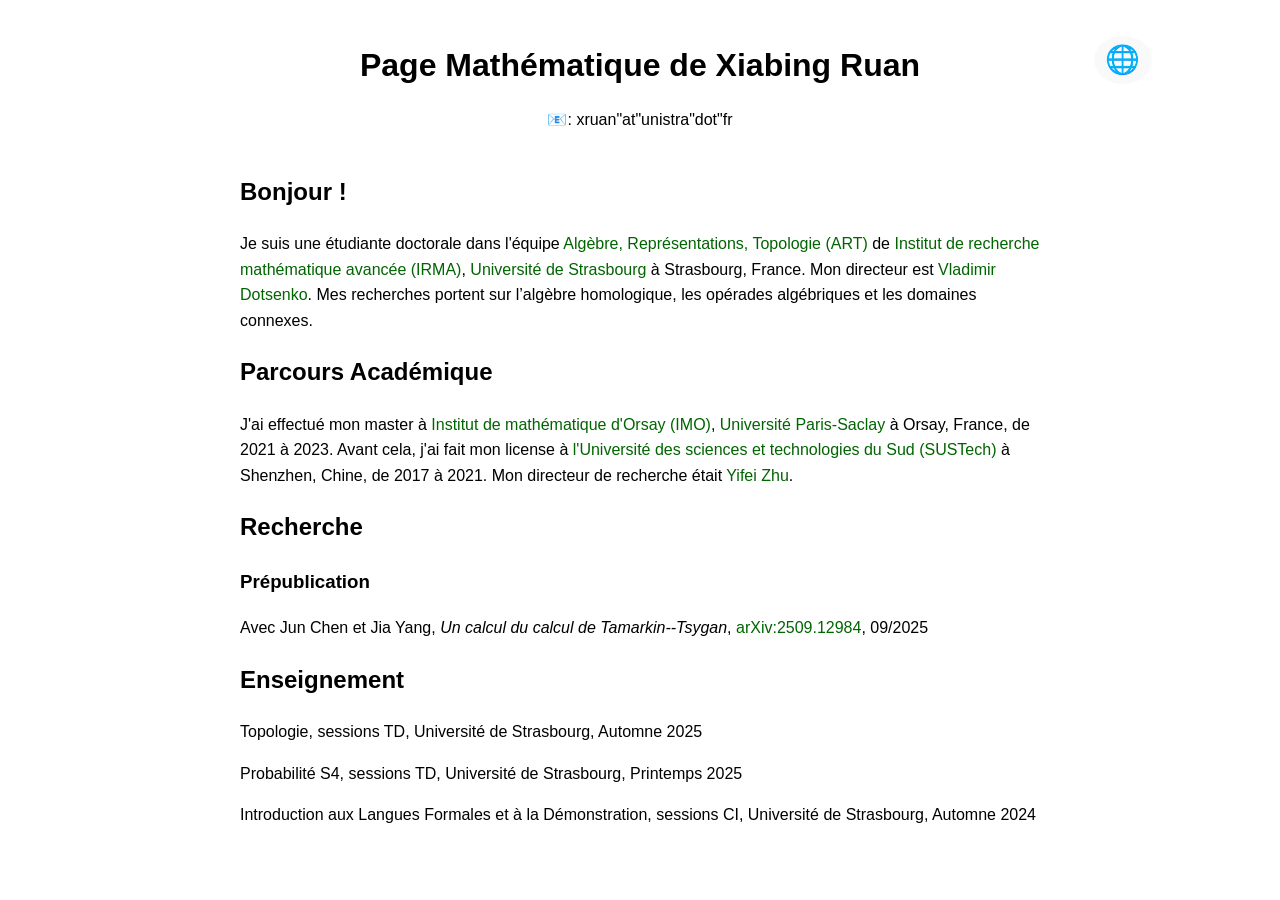
==== fr.html @ f56b95c1 "Update fr.html" ====
<!DOCTYPE html>
<html lang="fr">
<head>
  <meta charset="UTF-8">
  <title>Page Mathématique de Xiabing Ruan</title>
  <style>
    body {
      font-family: Arial, sans-serif;
      line-height: 1.6;
      max-width: 800px;
      margin: 40px auto;
      padding: 0 20px;
    }
    header {
      text-align: center;
      margin-bottom: 40px;
    }
    nav a {
      margin: 0 10px;
      text-decoration: none;
      color: #006400;
    }
    nav a:hover {
      text-decoration: underline;
    }
    a {
      color: #006400;         /* 所有链接默认深绿色 */
      text-decoration: none;  /* 去掉下划线 */
    }

    a:hover {
      text-decoration: underline; /* 鼠标悬停加下划线 */
    }
    h1 {
      margin-bottom: 10px;
    }
  </style>
</head>
<body>
  <header>
    <h1>Page Mathématique de Xiabing Ruan</h1>
    <p>📧: xruan"at"unistra"dot"fr</p>

  </header>

  <!-- 语言切换按钮 -->
<div class="language-switcher">
  <button class="lang-btn" onclick="toggleMenu()">
    🌐
  </button>
  <div class="lang-menu" id="langMenu">
    <a href="index.html">English</a>
    <a href="fr.html">Français</a>
    <a href="zh.html">中文</a>
  </div>
</div>

<!-- CSS -->
<style>



/* 按钮样式 */
.language-switcher {
  position: absolute;
  top: 4%;
  right: 10%;
  font-size: 1.2rem;
  background: #f9f9f9;
  border-radius: 50%;
  padding: 0.3em;
  cursor: pointer;
}

  .lang-btn {
  background: none;
  border: none;
  font-size: 28px;
  cursor: pointer;
  transition: transform 0.2s;
}
.lang-btn:hover {
transform: scale(1.25); 
}

/* 下拉菜单 */
.lang-menu {
  display: none;
  position: absolute;
  top: 34px;
  left: 0;
  background-color: white;
  border: 1px solid #ccc;
  border-radius: 8px;
  box-shadow: 0 4px 8px rgba(0,0,0,0.1);
  min-width: 120px;
  z-index: 10;
}

.lang-menu a {
  display: block;
  padding: 8px 12px;
  text-decoration: none;
  color: #333;
}


.lang-menu a:hover {
  background-color: #f0f0f0;
}

/* 响应式调整：只缩小字号，不改布局 */
@media (max-width: 600px) {
  .header h1 {
    font-size: 1.2rem;
  }
  .lang-btn {
    font-size: 1.1rem;
  }
}
</style>

  <!-- JS -->
<script>
function toggleMenu() {
  const menu = document.getElementById("langMenu");
  menu.style.display = (menu.style.display === "block") ? "none" : "block";
}

// 点击页面其他地方时关闭菜单
window.addEventListener('click', function(e) {
  if (!e.target.closest('.language-switcher')) {
    document.getElementById("langMenu").style.display = "none";
  }
});
</script>

  <section id="hello">
    <h2>Bonjour !</h2>
    <p>Je suis une étudiante doctorale dans l'équipe <a href = "https://irma.math.unistra.fr/teams/art.html" target="_blank">Algèbre, Représentations, Topologie (ART)</a> de <a href="https://irma.math.unistra.fr/index.html" target="_blank">Institut de recherche mathématique avancée (IRMA)</a>, <a href="https://en.unistra.fr/" target="_blank">Université de Strasbourg</a> à Strasbourg, France. Mon directeur est <a href="https://irma.math.unistra.fr/~dotsenko/" target="_blank">Vladimir Dotsenko</a>. Mes recherches portent sur l’algèbre homologique, les opérades algébriques et les domaines connexes.</p>
  </section>

  <section id="path">
    <h2>Parcours Académique</h2>
    <p>J'ai effectué mon master à <a href="https://www.imo.universite-paris-saclay.fr/en/" target="_blank">Institut de mathématique d'Orsay (IMO)</a>, <a href="https://www.universite-paris-saclay.fr/en" target="_blank">Université Paris-Saclay</a> à Orsay, France, de 2021 à 2023. Avant cela, j'ai fait mon license à <a href=https://www.sustech.edu.cn/en/" target="_blank">l'Université des sciences et technologies du Sud (SUSTech)</a> à Shenzhen, Chine, de 2017 à 2021. Mon directeur de recherche était <a href="https://yifeizhu.github.io" target="_blank">Yifei Zhu</a>.</p>
  <section id="research">
    <h2>Recherche</h2>
    <h3>Prépublication</h3>
    <p>Avec Jun Chen et Jia Yang, <em>Un calcul du calcul de Tamarkin--Tsygan</em>, <a href="https://arxiv.org/abs/2509.12984">arXiv:2509.12984</a>, 09/2025</p>
  </section>

  <section id="teaching">
    <h2>Enseignement</h2>
    <p>Topologie, sessions TD, Université de Strasbourg, Automne 2025</p>
    <p>Probabilité S4, sessions TD, Université de Strasbourg, Printemps 2025 </p>
    <p>Introduction aux Langues Formales et à la Démonstration, sessions CI, Université de Strasbourg, Automne 2024 </p>
  </section>
</body>
</html>
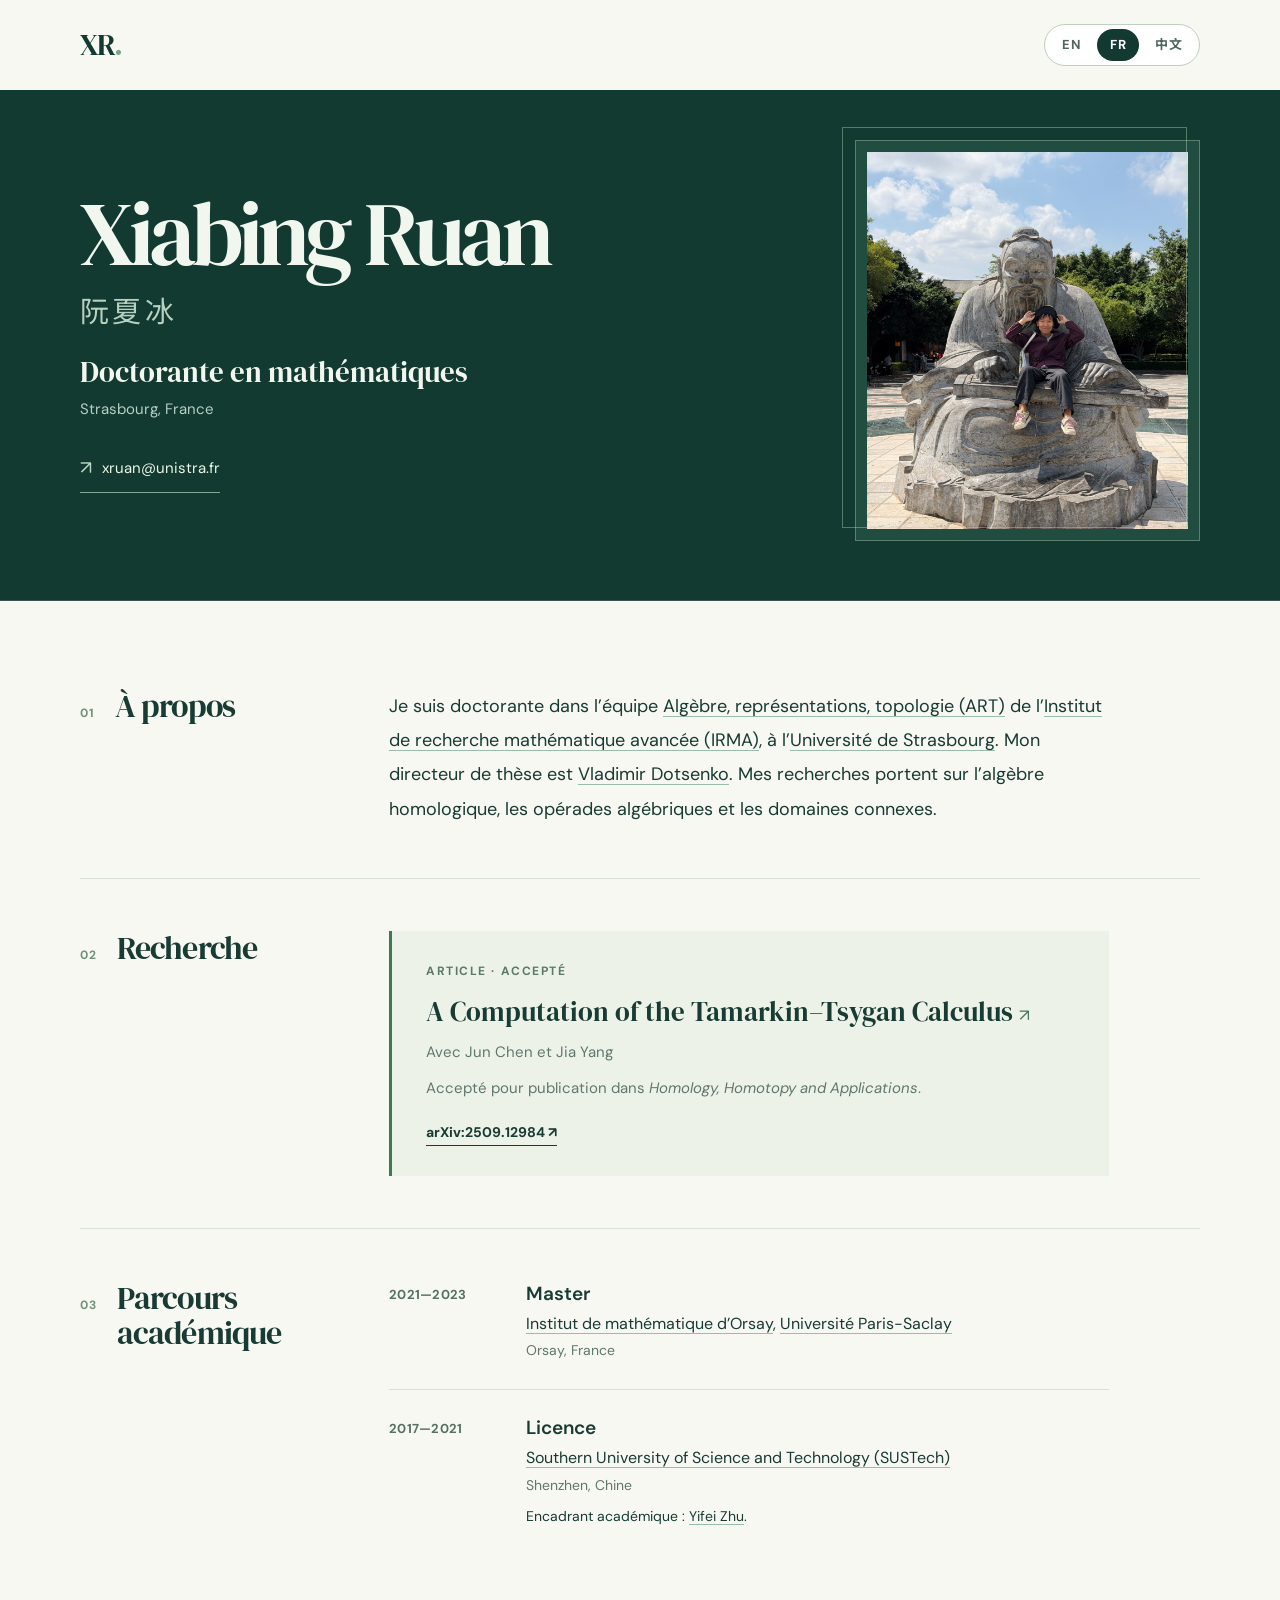
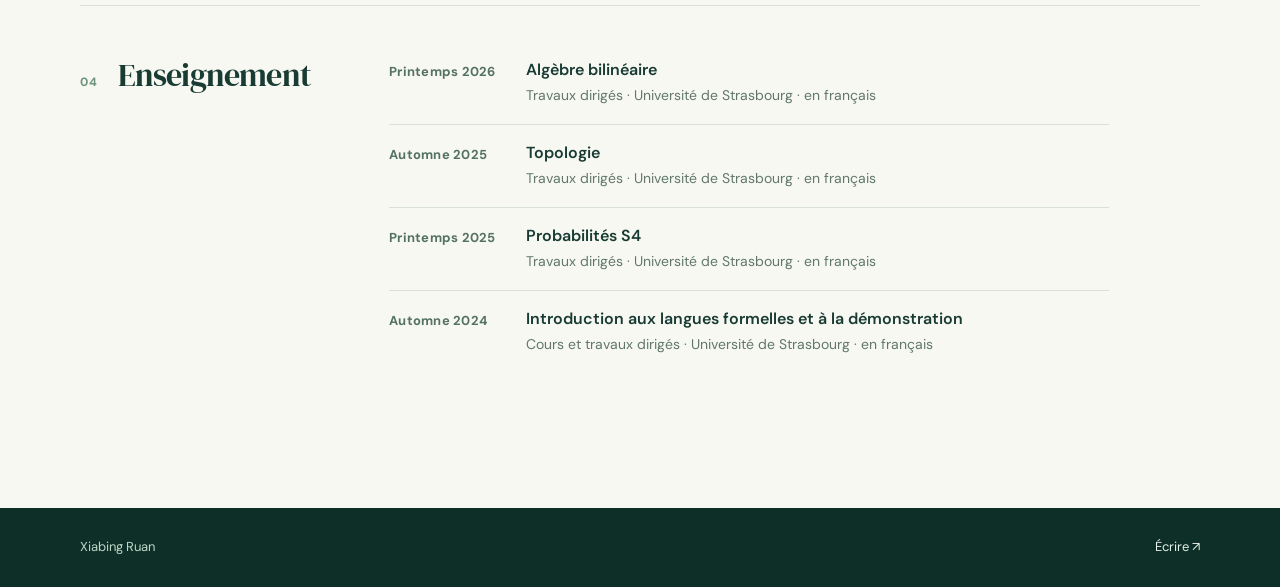
==== commit 096fd5fb: "Add files via upload" ====
--- a/fr.html
+++ b/fr.html
@@ -1,159 +1,44 @@
-<!DOCTYPE html>
+<!doctype html>
 <html lang="fr">
 <head>
-  <meta charset="UTF-8">
-  <title>Page Mathématique de Xiabing Ruan</title>
-  <style>
-    body {
-      font-family: Arial, sans-serif;
-      line-height: 1.6;
-      max-width: 800px;
-      margin: 40px auto;
-      padding: 0 20px;
-    }
-    header {
-      text-align: center;
-      margin-bottom: 40px;
-    }
-    nav a {
-      margin: 0 10px;
-      text-decoration: none;
-      color: #006400;
-    }
-    nav a:hover {
-      text-decoration: underline;
-    }
-    a {
-      color: #006400;         /* 所有链接默认深绿色 */
-      text-decoration: none;  /* 去掉下划线 */
-    }
-
-    a:hover {
-      text-decoration: underline; /* 鼠标悬停加下划线 */
-    }
-    h1 {
-      margin-bottom: 10px;
-    }
-  </style>
+<meta charset="utf-8"><meta name="viewport" content="width=device-width, initial-scale=1">
+<meta name="theme-color" content="#123a31">
+<meta name="description" content="Doctorante en mathématiques — homological algebra, algebraic operads, research and teaching.">
+<title>Xiabing Ruan | Mathématiques</title>
+<link rel="alternate" hreflang="en" href="index.html">
+<link rel="alternate" hreflang="fr" href="fr.html">
+<link rel="alternate" hreflang="zh-CN" href="zh.html">
+<link rel="stylesheet" href="style.css">
 </head>
-<body>
-  <header>
-    <h1>Page Mathématique de Xiabing Ruan</h1>
-    <p>📧: xruan"at"unistra"dot"fr</p>
-
-  </header>
-
-  <!-- 语言切换按钮 -->
-<div class="language-switcher">
-  <button class="lang-btn" onclick="toggleMenu()">
-    🌐
-  </button>
-  <div class="lang-menu" id="langMenu">
-    <a href="index.html">English</a>
-    <a href="fr.html">Français</a>
-    <a href="zh.html">中文</a>
+<body class="lang-fr">
+<a class="skip-link" href="#main">Aller au contenu</a>
+<header class="site-header wrap">
+  <a class="wordmark" href="index.html" aria-label="Xiabing Ruan">XR<span class="wordmark-dot">.</span></a>
+  <nav class="language-switch" aria-label="Language / Langue / 语言"><a href="index.html" lang="en" hreflang="en">EN</a><a href="fr.html" lang="fr" hreflang="fr" aria-current="page">FR</a><a href="zh.html" lang="zh-CN" hreflang="zh-CN">中文</a></nav>
+</header>
+<main id="main">
+  <section class="hero">
+    <div class="wrap hero-grid">
+      <div class="hero-copy">
+        <h1>Xiabing Ruan<span class="name-alt">阮夏冰</span></h1>
+        <p class="hero-role">Doctorante en mathématiques</p>
+        <p class="hero-place">Strasbourg, France</p>
+        <a class="email-link" href="mailto:xruan@unistra.fr"><span class="mail-icon" aria-hidden="true">↗</span> xruan@unistra.fr</a>
+      </div>
+      <div class="portrait-outer"><div class="portrait-frame"><img class="portrait-image" src="portrait.jpeg" alt="Xiabing Ruan devant une statue de pierre" width="1152" height="1536"></div></div>
+    </div>
+  </section>
+  <div class="wrap content-grid">
+    <div class="content-main">
+      <section class="section-block" id="about"><div class="section-heading"><span class="section-num">01</span><h2>À propos</h2></div><div class="section-content"><p class="bio">Je suis doctorante dans l’équipe <a href="https://irma.math.unistra.fr/teams/art.html" target="_blank" rel="noopener noreferrer">Algèbre, représentations, topologie (ART)</a> de l’<a href="https://irma.math.unistra.fr/" target="_blank" rel="noopener noreferrer">Institut de recherche mathématique avancée (IRMA)</a>, à l’<a href="https://en.unistra.fr/" target="_blank" rel="noopener noreferrer">Université de Strasbourg</a>. Mon directeur de thèse est <a href="https://irma.math.unistra.fr/~dotsenko/" target="_blank" rel="noopener noreferrer">Vladimir Dotsenko</a>. Mes recherches portent sur l’algèbre homologique, les opérades algébriques et les domaines connexes.</p></div></section>
+      <section class="section-block" id="research"><div class="section-heading"><span class="section-num">02</span><h2>Recherche</h2></div><div class="section-content"><article class="paper"><p class="meta-label">ARTICLE · ACCEPTÉ</p><h3><a href="https://arxiv.org/abs/2509.12984" target="_blank" rel="noopener noreferrer">A Computation of the Tamarkin–Tsygan Calculus <span class="external" aria-hidden="true">↗</span></a></h3><p>Avec Jun Chen et Jia Yang</p><p class="publication-status">Accepté pour publication dans <em>Homology, Homotopy and Applications</em>.</p><a class="paper-link" href="https://arxiv.org/abs/2509.12984" target="_blank" rel="noopener noreferrer">arXiv:2509.12984 <span aria-hidden="true">↗</span></a></article></div></section>
+      <section class="section-block" id="academic"><div class="section-heading"><span class="section-num">03</span><h2>Parcours académique</h2></div><div class="section-content"><ol class="academic-list"><li><span class="years">2021—2023</span><div><h3>Master</h3><p><a href="https://www.imo.universite-paris-saclay.fr/en/" target="_blank" rel="noopener noreferrer">Institut de mathématique d’Orsay</a>, <a href="https://www.universite-paris-saclay.fr/en" target="_blank" rel="noopener noreferrer">Université Paris-Saclay</a></p><span class="place">Orsay, France</span></div></li><li><span class="years">2017—2021</span><div><h3>Licence</h3><p><a href="https://www.sustech.edu.cn/en/" target="_blank" rel="noopener noreferrer">Southern University of Science and Technology (SUSTech)</a></p><span class="place">Shenzhen, Chine</span><p class="academic-note">Encadrant académique : <a href="https://yifeizhu.github.io/" target="_blank" rel="noopener noreferrer">Yifei Zhu</a>.</p></div></li></ol></div></section>
+      <section class="section-block" id="teaching"><div class="section-heading"><span class="section-num">04</span><h2>Enseignement</h2></div><div class="section-content"><ul class="teaching-list"><li class="teaching-row"><span class="teaching-date">Printemps 2026</span><div><strong>Algèbre bilinéaire</strong><span>Travaux dirigés · Université de Strasbourg · en français</span></div></li>
+<li class="teaching-row"><span class="teaching-date">Automne 2025</span><div><strong>Topologie</strong><span>Travaux dirigés · Université de Strasbourg · en français</span></div></li>
+<li class="teaching-row"><span class="teaching-date">Printemps 2025</span><div><strong>Probabilités S4</strong><span>Travaux dirigés · Université de Strasbourg · en français</span></div></li>
+<li class="teaching-row"><span class="teaching-date">Automne 2024</span><div><strong>Introduction aux langues formelles et à la démonstration</strong><span>Cours et travaux dirigés · Université de Strasbourg · en français</span></div></li></ul></div></section>
+    </div>
   </div>
-</div>
-
-<!-- CSS -->
-<style>
-
-
-
-/* 按钮样式 */
-.language-switcher {
-  position: absolute;
-  top: 4%;
-  right: 10%;
-  font-size: 1.2rem;
-  background: #f9f9f9;
-  border-radius: 50%;
-  padding: 0.3em;
-  cursor: pointer;
-}
-
-  .lang-btn {
-  background: none;
-  border: none;
-  font-size: 28px;
-  cursor: pointer;
-  transition: transform 0.2s;
-}
-.lang-btn:hover {
-transform: scale(1.25); 
-}
-
-/* 下拉菜单 */
-.lang-menu {
-  display: none;
-  position: absolute;
-  top: 34px;
-  left: 0;
-  background-color: white;
-  border: 1px solid #ccc;
-  border-radius: 8px;
-  box-shadow: 0 4px 8px rgba(0,0,0,0.1);
-  min-width: 120px;
-  z-index: 10;
-}
-
-.lang-menu a {
-  display: block;
-  padding: 8px 12px;
-  text-decoration: none;
-  color: #333;
-}
-
-
-.lang-menu a:hover {
-  background-color: #f0f0f0;
-}
-
-/* 响应式调整：只缩小字号，不改布局 */
-@media (max-width: 600px) {
-  .header h1 {
-    font-size: 1.2rem;
-  }
-  .lang-btn {
-    font-size: 1.1rem;
-  }
-}
-</style>
-
-  <!-- JS -->
-<script>
-function toggleMenu() {
-  const menu = document.getElementById("langMenu");
-  menu.style.display = (menu.style.display === "block") ? "none" : "block";
-}
-
-// 点击页面其他地方时关闭菜单
-window.addEventListener('click', function(e) {
-  if (!e.target.closest('.language-switcher')) {
-    document.getElementById("langMenu").style.display = "none";
-  }
-});
-</script>
-
-  <section id="hello">
-    <h2>Bonjour !</h2>
-    <p>Je suis une étudiante doctorale dans l'équipe <a href = "https://irma.math.unistra.fr/teams/art.html" target="_blank">Algèbre, Représentations, Topologie (ART)</a> de <a href="https://irma.math.unistra.fr/index.html" target="_blank">Institut de recherche mathématique avancée (IRMA)</a>, <a href="https://en.unistra.fr/" target="_blank">Université de Strasbourg</a> à Strasbourg, France. Mon directeur est <a href="https://irma.math.unistra.fr/~dotsenko/" target="_blank">Vladimir Dotsenko</a>. Mes recherches portent sur l’algèbre homologique, les opérades algébriques et les domaines connexes.</p>
-  </section>
-
-  <section id="path">
-    <h2>Parcours Académique</h2>
-    <p>J'ai effectué mon master à <a href="https://www.imo.universite-paris-saclay.fr/en/" target="_blank">Institut de mathématique d'Orsay (IMO)</a>, <a href="https://www.universite-paris-saclay.fr/en" target="_blank">Université Paris-Saclay</a> à Orsay, France, de 2021 à 2023. Avant cela, j'ai fait mon license à <a href=https://www.sustech.edu.cn/en/" target="_blank">l'Université des sciences et technologies du Sud (SUSTech)</a> à Shenzhen, Chine, de 2017 à 2021. Mon directeur de recherche était <a href="https://yifeizhu.github.io" target="_blank">Yifei Zhu</a>.</p>
-  <section id="research">
-    <h2>Recherche</h2>
-    <h3>Prépublication</h3>
-    <p>Avec Jun Chen et Jia Yang, <em>Un calcul du calcul de Tamarkin--Tsygan</em>, <a href="https://arxiv.org/abs/2509.12984">arXiv:2509.12984</a>, 09/2025</p>
-  </section>
-
-  <section id="teaching">
-    <h2>Enseignement</h2>
-    <p>Topologie, sessions TD, Université de Strasbourg, Automne 2025</p>
-    <p>Probabilité S4, sessions TD, Université de Strasbourg, Printemps 2025 </p>
-    <p>Introduction aux Langues Formales et à la Démonstration, sessions CI, Université de Strasbourg, Automne 2024 </p>
-  </section>
-</body>
-</html>
+</main>
+<footer class="footer"><div class="wrap footer-inner"><span>Xiabing Ruan</span><a href="mailto:xruan@unistra.fr">Écrire <span aria-hidden="true">↗</span></a></div></footer>
+</body></html>
--- a/style.css
+++ b/style.css
@@ -0,0 +1,10 @@
+@import url('https://fonts.googleapis.com/css2?family=DM+Sans:wght@400;500;600;700&family=DM+Serif+Display:ital@0;1&family=Noto+Sans+SC:wght@400;500;600&display=swap');
+:root{--forest:#123a31;--forest-deep:#0d2f28;--mint:#b6d4bf;--cream:#f8f8f2;--ink:#183b33;--muted:#61776d;--line:#d9e1d7;--serif:'DM Serif Display',Georgia,serif;--sans:'DM Sans','Noto Sans SC',sans-serif}
+*{box-sizing:border-box}html{scroll-behavior:smooth}body{margin:0;background:var(--cream);color:var(--ink);font-family:var(--sans);font-size:16px;line-height:1.7;-webkit-font-smoothing:antialiased}a{color:inherit;text-underline-offset:.24em}a:hover{color:#28775c}a:focus-visible{outline:2px solid #77bd96;outline-offset:4px}.wrap{width:min(1120px,calc(100% - 80px));margin-inline:auto}.skip-link{position:absolute;z-index:20;top:-100px;left:12px;padding:8px 14px;background:#fff;color:var(--forest)}.skip-link:focus{top:12px}.site-header{height:90px;display:flex;justify-content:space-between;align-items:center}.wordmark{text-decoration:none;font-family:var(--serif);font-size:30px;line-height:1;color:var(--forest);letter-spacing:-.045em}.wordmark:hover{color:var(--forest)}.wordmark-dot{color:#75a886}.language-switch{display:flex;align-items:center;gap:3px;border:1px solid #bfcfc1;border-radius:100px;padding:4px;background:#fff}.language-switch a{font-size:13px;font-weight:700;line-height:1.2;letter-spacing:.03em;text-decoration:none;padding:8px 13px;border-radius:100px;color:#50675c;min-width:42px;text-align:center}.language-switch a:hover{background:#e6f0e8;color:var(--forest)}.language-switch a[aria-current=page]{background:var(--forest);color:#fff}.hero{background:var(--forest);color:#f1f7ef;position:relative;overflow:hidden}.hero:after{content:'';position:absolute;inset:auto 0 0;height:1px;background:rgba(255,255,255,.15)}.hero-grid{min-height:485px;display:grid;grid-template-columns:minmax(0,1.45fr) minmax(250px,.72fr);gap:72px;align-items:center;padding-block:50px 60px}.hero-copy{padding-block:30px}.eyebrow{display:flex;gap:13px;align-items:center;margin:0 0 32px;color:#b5d5c0;font-weight:700;font-size:12px;letter-spacing:.18em}.eyebrow-line{display:block;width:27px;height:1px;background:#b5d5c0}.hero h1{font-family:var(--serif);font-size:clamp(58px,7vw,100px);font-weight:400;letter-spacing:-.055em;line-height:1.02;margin:0 0 28px}.name-alt{display:block;font-family:'Noto Sans SC',var(--sans);font-size:clamp(20px,2.4vw,29px);font-weight:400;color:#b6d1bf;letter-spacing:.12em;margin-top:15px}.lang-zh .hero h1{font-family:'Noto Sans SC',sans-serif;letter-spacing:.035em;font-size:clamp(52px,6.8vw,90px);font-weight:500}.lang-zh .name-alt{font-family:var(--serif);letter-spacing:0}.hero-role{font-family:var(--serif);font-size:clamp(21px,2.5vw,29px);line-height:1.4;margin:0 0 4px}.lang-zh .hero-role{font-family:'Noto Sans SC',sans-serif;font-size:23px}.hero-place{color:#b7cec1;margin:0 0 30px;font-size:15px}.email-link{display:inline-flex;gap:10px;align-items:center;color:#eaf5e9;text-decoration:none;border-bottom:1px solid #82a993;padding-bottom:7px;font-size:15px}.email-link:hover{color:#fff;border-color:#fff}.mail-icon{font-size:19px;color:#bddac4}.portrait-outer{width:100%;max-width:345px;justify-self:end;position:relative}.portrait-outer:before{content:'';position:absolute;border:1px solid rgba(190,221,196,.4);inset:-13px 13px 13px -13px;pointer-events:none}.portrait-frame{aspect-ratio:4/4.65;background:#214d40;border:1px solid rgba(195,225,199,.35);padding:11px}.portrait-placeholder{width:100%;height:100%;display:flex;flex-direction:column;align-items:center;justify-content:center;gap:15px;background:linear-gradient(145deg,#285947,#173c33);color:#aac9b2}.portrait-monogram{font-family:var(--serif);font-size:86px;line-height:1;letter-spacing:-.08em;font-style:italic;opacity:.65}.portrait-caption{font-size:11px;letter-spacing:.18em;text-transform:uppercase}.content-grid{padding-block:36px 84px}.content-main{width:100%}.section-block{display:grid;grid-template-columns:265px minmax(0,1fr);gap:44px;padding-block:52px;border-bottom:1px solid var(--line)}.section-block:last-child{border-bottom:0}.section-heading{display:flex;align-items:baseline;gap:20px}.section-num{color:#6d927a;font-size:12px;letter-spacing:.07em;font-weight:700}.section-heading h2{font-family:var(--serif);font-weight:400;font-size:32px;line-height:1.1;letter-spacing:-.025em;margin:0}.lang-zh .section-heading h2{font-family:'Noto Sans SC',sans-serif;font-weight:500;font-size:27px;letter-spacing:0}.section-content{max-width:720px}.section-content p{margin:0}.bio{font-size:18px;line-height:1.9}.section-content a{text-decoration-color:#9abcaa;text-decoration-thickness:1px}.paper{background:#edf2e9;padding:30px 34px;border-left:3px solid #407755}.meta-label{font-weight:700;letter-spacing:.13em;color:#5b7a63;font-size:12px;margin-bottom:13px!important}.paper h3{font-family:var(--serif);font-weight:400;font-size:27px;line-height:1.3;margin:0 0 11px}.paper h3 a{text-decoration:none}.paper h3 a:hover{text-decoration:underline}.external{font:17px var(--sans);color:#48765a}.paper p:not(.meta-label){color:var(--muted);font-size:15px}.paper-link{display:inline-block;margin-top:20px;font-size:14px;font-weight:700;text-decoration:none;border-bottom:1px solid currentColor}.academic-list,.teaching-list{list-style:none;margin:0;padding:0}.academic-list li{display:grid;grid-template-columns:112px 1fr;gap:25px;padding:0 0 26px}.academic-list li+li{border-top:1px solid var(--line);padding-top:25px}.years,.teaching-date{font-size:13px;letter-spacing:.02em;color:#547261;font-weight:700;padding-top:3px;white-space:nowrap}.academic-list h3{font-size:19px;margin:0 0 3px;line-height:1.4;font-weight:600}.academic-list p{line-height:1.6}.place{color:var(--muted);font-size:14px}.academic-list .academic-note{font-size:14px;margin-top:7px}.teaching-row{display:grid;grid-template-columns:112px 1fr;gap:25px;padding:16px 0;border-top:1px solid var(--line)}.teaching-row:first-child{padding-top:0;border:0}.teaching-row strong{display:block;font-weight:600;line-height:1.5}.teaching-row div span{display:block;font-size:14px;color:var(--muted);margin-top:2px}.footer{background:var(--forest-deep);color:#bed6c5}.footer-inner{padding-block:28px;display:flex;justify-content:space-between;gap:20px;font-size:13px}.footer a{text-decoration:none;color:#e5f1e6}.footer a:hover{text-decoration:underline}
+@media(max-width:800px){.wrap{width:min(100% - 40px,640px)}.site-header{height:72px}.hero-grid{grid-template-columns:1fr 190px;gap:25px;min-height:390px}.hero h1{font-size:clamp(48px,7vw,70px)}.portrait-monogram{font-size:62px}.section-block{grid-template-columns:1fr;gap:20px;padding-block:37px}.section-heading h2{font-size:29px}.content-grid{padding-block:15px 50px}}
+@media(max-width:600px){.hero-grid{grid-template-columns:1fr;gap:28px;padding-block:40px 45px}.hero-copy{padding:0}.hero h1{font-size:clamp(50px,12vw,70px)}.name-alt{font-size:20px}.eyebrow{margin-bottom:24px}.portrait-outer{width:170px;justify-self:start;margin:2px 0 0 13px}.portrait-outer:before{inset:-8px 8px 8px -8px}.portrait-frame{padding:6px}.portrait-monogram{font-size:47px}.portrait-caption{font-size:9px}.hero-role{font-size:22px}.lang-zh .hero-role{font-size:20px}.bio{font-size:16px}.section-heading{gap:14px}.section-heading h2{font-size:27px}.paper{padding:24px}.paper h3{font-size:24px}.academic-list li,.teaching-row{grid-template-columns:1fr;gap:4px}.footer-inner{flex-wrap:wrap}.language-switch a{padding:7px 10px}}
+@media(prefers-reduced-motion:reduce){html{scroll-behavior:auto}}
+
+.portrait-frame{overflow:hidden}.portrait-image{display:block;width:100%;height:100%;object-fit:cover;object-position:center 55%}
+
+.paper .publication-status{margin-top:10px;color:var(--ink)}
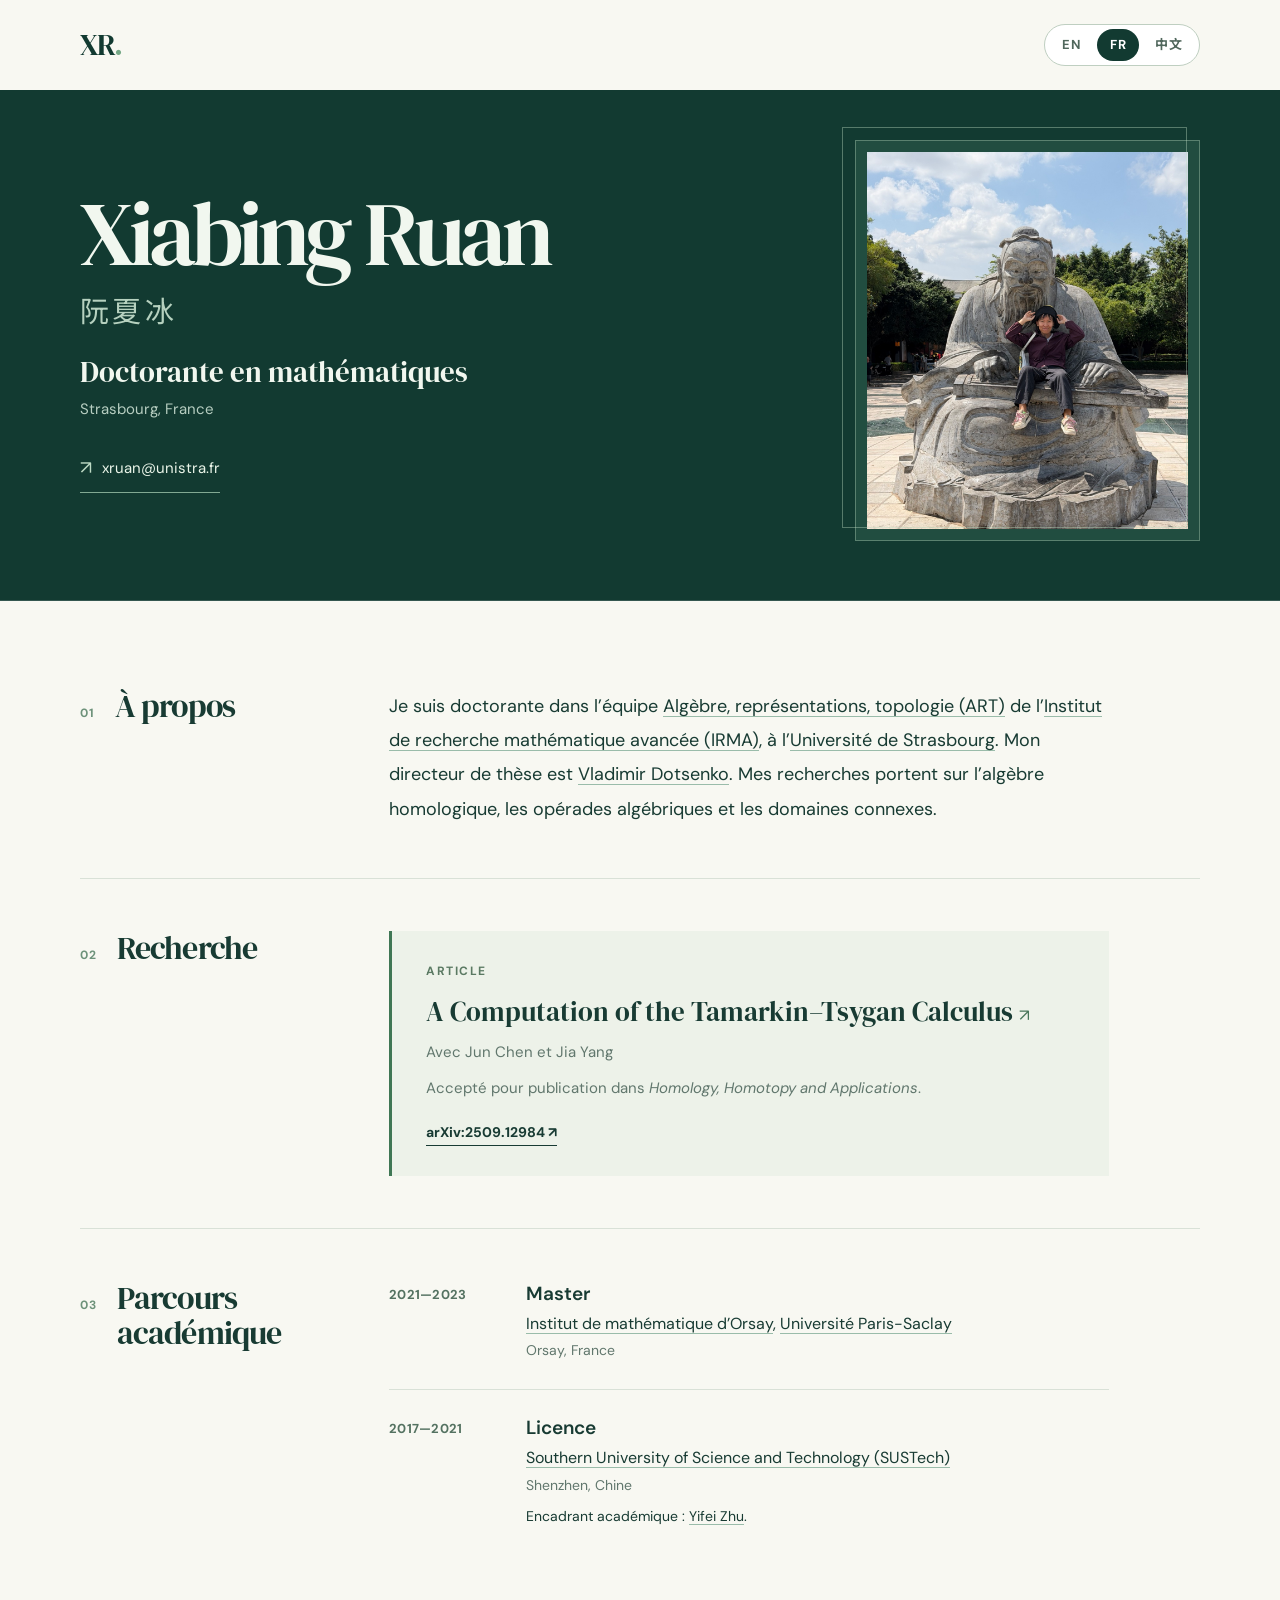
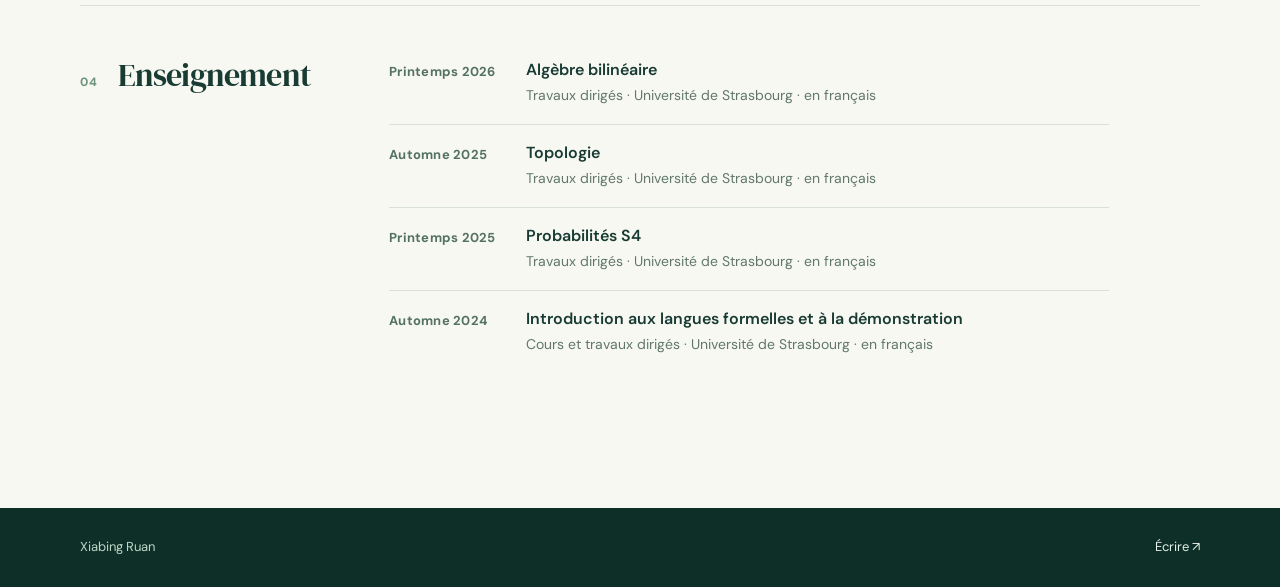
==== commit 9a911a9c: "Update fr.html" ====
--- a/fr.html
+++ b/fr.html
@@ -31,7 +31,7 @@
   <div class="wrap content-grid">
     <div class="content-main">
       <section class="section-block" id="about"><div class="section-heading"><span class="section-num">01</span><h2>À propos</h2></div><div class="section-content"><p class="bio">Je suis doctorante dans l’équipe <a href="https://irma.math.unistra.fr/teams/art.html" target="_blank" rel="noopener noreferrer">Algèbre, représentations, topologie (ART)</a> de l’<a href="https://irma.math.unistra.fr/" target="_blank" rel="noopener noreferrer">Institut de recherche mathématique avancée (IRMA)</a>, à l’<a href="https://en.unistra.fr/" target="_blank" rel="noopener noreferrer">Université de Strasbourg</a>. Mon directeur de thèse est <a href="https://irma.math.unistra.fr/~dotsenko/" target="_blank" rel="noopener noreferrer">Vladimir Dotsenko</a>. Mes recherches portent sur l’algèbre homologique, les opérades algébriques et les domaines connexes.</p></div></section>
-      <section class="section-block" id="research"><div class="section-heading"><span class="section-num">02</span><h2>Recherche</h2></div><div class="section-content"><article class="paper"><p class="meta-label">ARTICLE · ACCEPTÉ</p><h3><a href="https://arxiv.org/abs/2509.12984" target="_blank" rel="noopener noreferrer">A Computation of the Tamarkin–Tsygan Calculus <span class="external" aria-hidden="true">↗</span></a></h3><p>Avec Jun Chen et Jia Yang</p><p class="publication-status">Accepté pour publication dans <em>Homology, Homotopy and Applications</em>.</p><a class="paper-link" href="https://arxiv.org/abs/2509.12984" target="_blank" rel="noopener noreferrer">arXiv:2509.12984 <span aria-hidden="true">↗</span></a></article></div></section>
+      <section class="section-block" id="research"><div class="section-heading"><span class="section-num">02</span><h2>Recherche</h2></div><div class="section-content"><article class="paper"><p class="meta-label">ARTICLE</p><h3><a href="https://arxiv.org/abs/2509.12984" target="_blank" rel="noopener noreferrer">A Computation of the Tamarkin–Tsygan Calculus <span class="external" aria-hidden="true">↗</span></a></h3><p>Avec Jun Chen et Jia Yang</p><p class="publication-status">Accepté pour publication dans <em>Homology, Homotopy and Applications</em>.</p><a class="paper-link" href="https://arxiv.org/abs/2509.12984" target="_blank" rel="noopener noreferrer">arXiv:2509.12984 <span aria-hidden="true">↗</span></a></article></div></section>
       <section class="section-block" id="academic"><div class="section-heading"><span class="section-num">03</span><h2>Parcours académique</h2></div><div class="section-content"><ol class="academic-list"><li><span class="years">2021—2023</span><div><h3>Master</h3><p><a href="https://www.imo.universite-paris-saclay.fr/en/" target="_blank" rel="noopener noreferrer">Institut de mathématique d’Orsay</a>, <a href="https://www.universite-paris-saclay.fr/en" target="_blank" rel="noopener noreferrer">Université Paris-Saclay</a></p><span class="place">Orsay, France</span></div></li><li><span class="years">2017—2021</span><div><h3>Licence</h3><p><a href="https://www.sustech.edu.cn/en/" target="_blank" rel="noopener noreferrer">Southern University of Science and Technology (SUSTech)</a></p><span class="place">Shenzhen, Chine</span><p class="academic-note">Encadrant académique : <a href="https://yifeizhu.github.io/" target="_blank" rel="noopener noreferrer">Yifei Zhu</a>.</p></div></li></ol></div></section>
       <section class="section-block" id="teaching"><div class="section-heading"><span class="section-num">04</span><h2>Enseignement</h2></div><div class="section-content"><ul class="teaching-list"><li class="teaching-row"><span class="teaching-date">Printemps 2026</span><div><strong>Algèbre bilinéaire</strong><span>Travaux dirigés · Université de Strasbourg · en français</span></div></li>
 <li class="teaching-row"><span class="teaching-date">Automne 2025</span><div><strong>Topologie</strong><span>Travaux dirigés · Université de Strasbourg · en français</span></div></li>
@@ -41,4 +41,4 @@
   </div>
 </main>
 <footer class="footer"><div class="wrap footer-inner"><span>Xiabing Ruan</span><a href="mailto:xruan@unistra.fr">Écrire <span aria-hidden="true">↗</span></a></div></footer>
-</body></html>+</body></html>
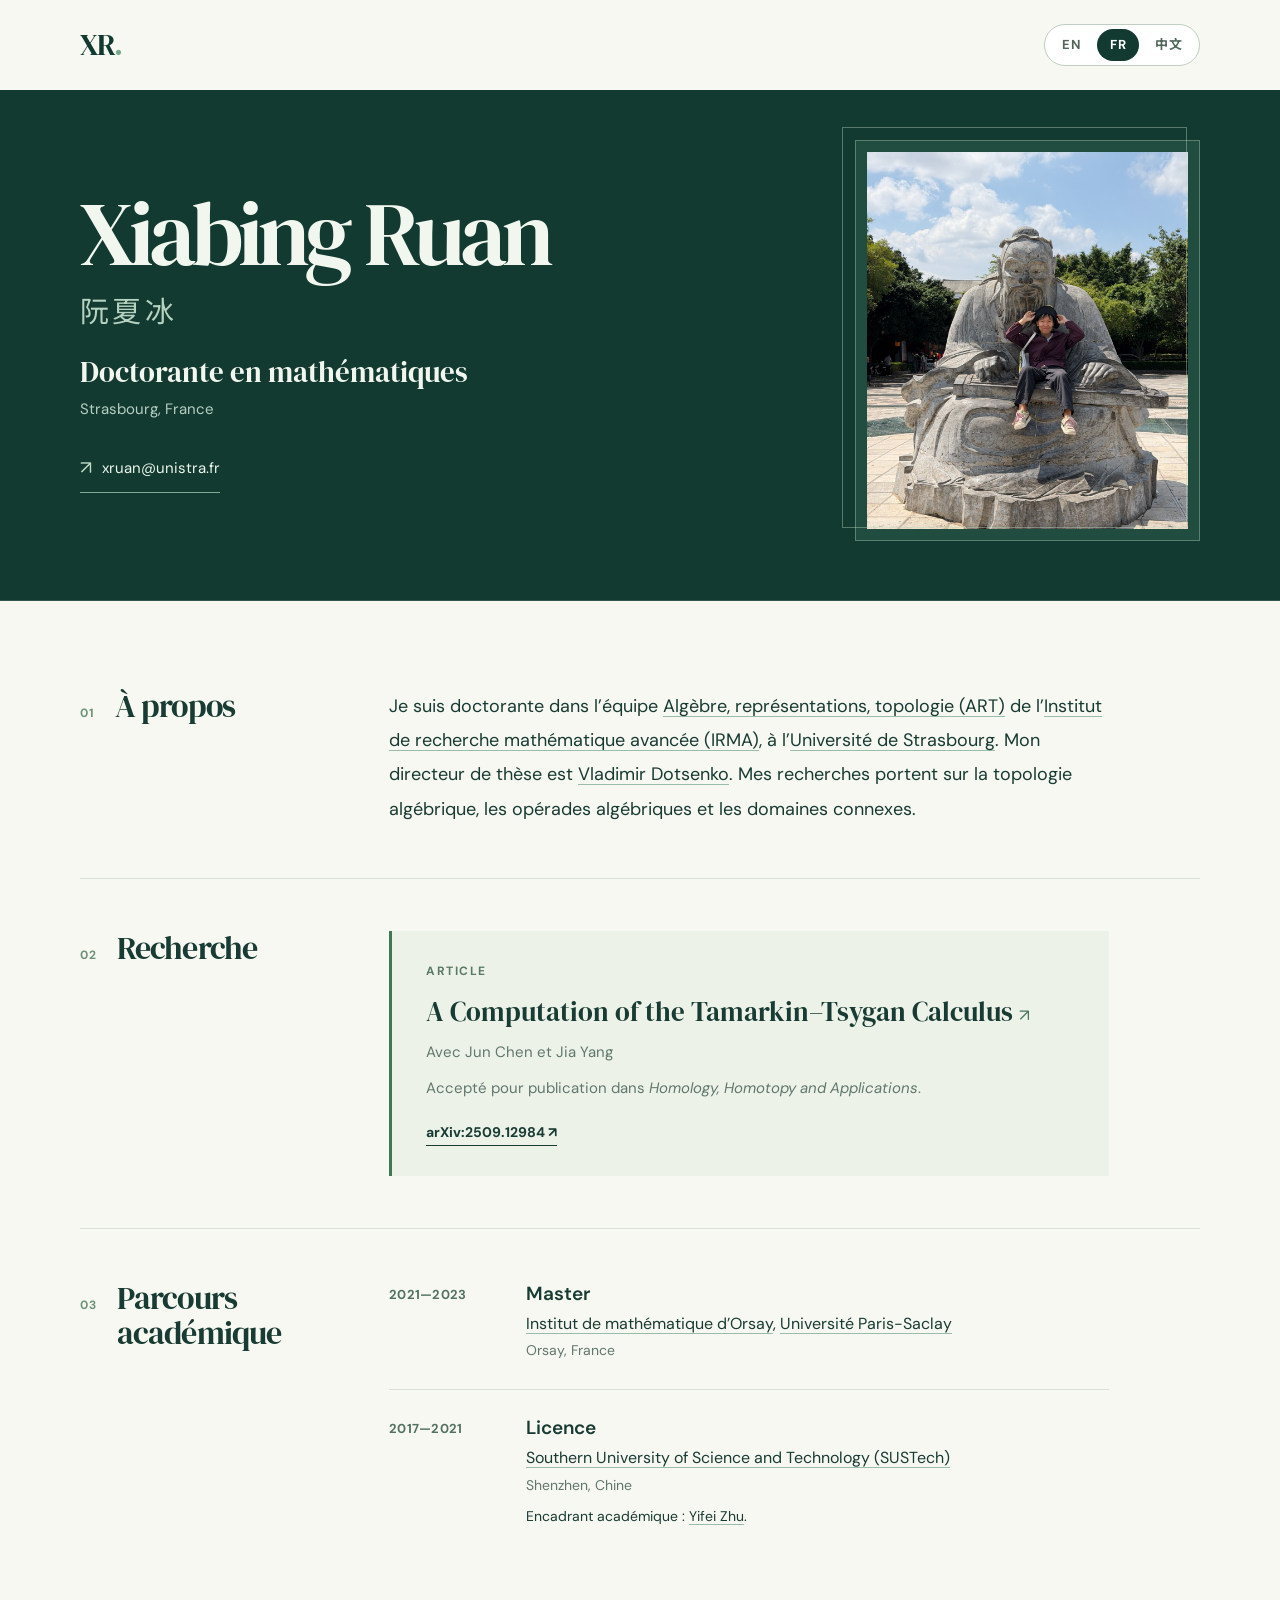
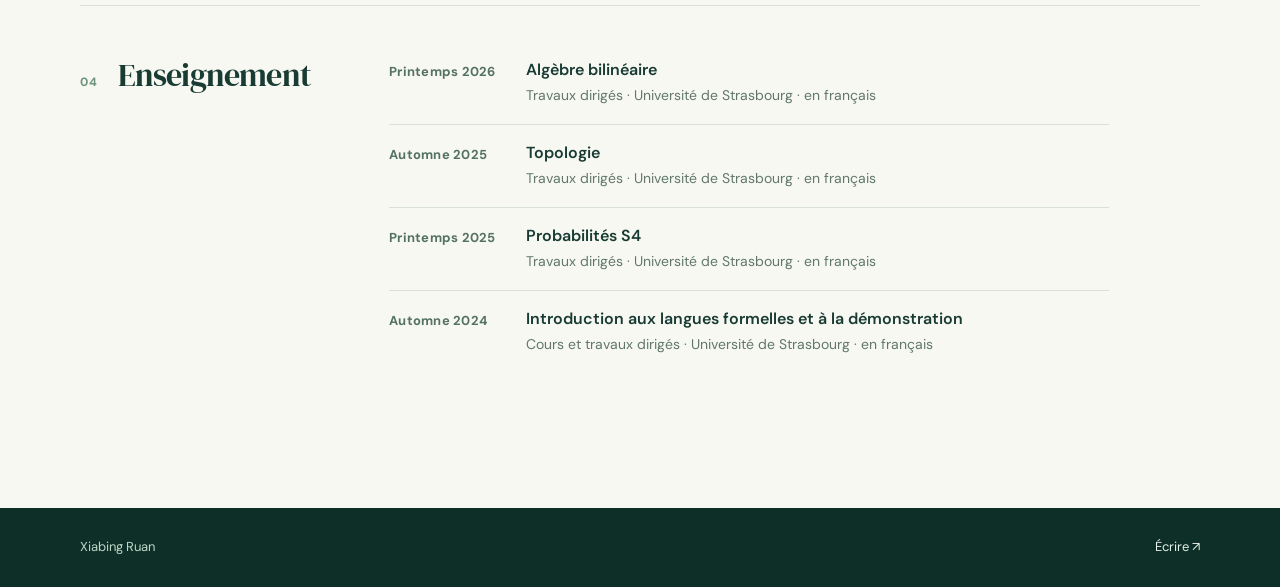
==== commit bd9f46c2: "Update fr.html" ====
--- a/fr.html
+++ b/fr.html
@@ -30,7 +30,7 @@
   </section>
   <div class="wrap content-grid">
     <div class="content-main">
-      <section class="section-block" id="about"><div class="section-heading"><span class="section-num">01</span><h2>À propos</h2></div><div class="section-content"><p class="bio">Je suis doctorante dans l’équipe <a href="https://irma.math.unistra.fr/teams/art.html" target="_blank" rel="noopener noreferrer">Algèbre, représentations, topologie (ART)</a> de l’<a href="https://irma.math.unistra.fr/" target="_blank" rel="noopener noreferrer">Institut de recherche mathématique avancée (IRMA)</a>, à l’<a href="https://en.unistra.fr/" target="_blank" rel="noopener noreferrer">Université de Strasbourg</a>. Mon directeur de thèse est <a href="https://irma.math.unistra.fr/~dotsenko/" target="_blank" rel="noopener noreferrer">Vladimir Dotsenko</a>. Mes recherches portent sur l’algèbre homologique, les opérades algébriques et les domaines connexes.</p></div></section>
+      <section class="section-block" id="about"><div class="section-heading"><span class="section-num">01</span><h2>À propos</h2></div><div class="section-content"><p class="bio">Je suis doctorante dans l’équipe <a href="https://irma.math.unistra.fr/teams/art.html" target="_blank" rel="noopener noreferrer">Algèbre, représentations, topologie (ART)</a> de l’<a href="https://irma.math.unistra.fr/" target="_blank" rel="noopener noreferrer">Institut de recherche mathématique avancée (IRMA)</a>, à l’<a href="https://en.unistra.fr/" target="_blank" rel="noopener noreferrer">Université de Strasbourg</a>. Mon directeur de thèse est <a href="https://irma.math.unistra.fr/~dotsenko/" target="_blank" rel="noopener noreferrer">Vladimir Dotsenko</a>. Mes recherches portent sur la topologie algébrique, les opérades algébriques et les domaines connexes.</p></div></section>
       <section class="section-block" id="research"><div class="section-heading"><span class="section-num">02</span><h2>Recherche</h2></div><div class="section-content"><article class="paper"><p class="meta-label">ARTICLE</p><h3><a href="https://arxiv.org/abs/2509.12984" target="_blank" rel="noopener noreferrer">A Computation of the Tamarkin–Tsygan Calculus <span class="external" aria-hidden="true">↗</span></a></h3><p>Avec Jun Chen et Jia Yang</p><p class="publication-status">Accepté pour publication dans <em>Homology, Homotopy and Applications</em>.</p><a class="paper-link" href="https://arxiv.org/abs/2509.12984" target="_blank" rel="noopener noreferrer">arXiv:2509.12984 <span aria-hidden="true">↗</span></a></article></div></section>
       <section class="section-block" id="academic"><div class="section-heading"><span class="section-num">03</span><h2>Parcours académique</h2></div><div class="section-content"><ol class="academic-list"><li><span class="years">2021—2023</span><div><h3>Master</h3><p><a href="https://www.imo.universite-paris-saclay.fr/en/" target="_blank" rel="noopener noreferrer">Institut de mathématique d’Orsay</a>, <a href="https://www.universite-paris-saclay.fr/en" target="_blank" rel="noopener noreferrer">Université Paris-Saclay</a></p><span class="place">Orsay, France</span></div></li><li><span class="years">2017—2021</span><div><h3>Licence</h3><p><a href="https://www.sustech.edu.cn/en/" target="_blank" rel="noopener noreferrer">Southern University of Science and Technology (SUSTech)</a></p><span class="place">Shenzhen, Chine</span><p class="academic-note">Encadrant académique : <a href="https://yifeizhu.github.io/" target="_blank" rel="noopener noreferrer">Yifei Zhu</a>.</p></div></li></ol></div></section>
       <section class="section-block" id="teaching"><div class="section-heading"><span class="section-num">04</span><h2>Enseignement</h2></div><div class="section-content"><ul class="teaching-list"><li class="teaching-row"><span class="teaching-date">Printemps 2026</span><div><strong>Algèbre bilinéaire</strong><span>Travaux dirigés · Université de Strasbourg · en français</span></div></li>
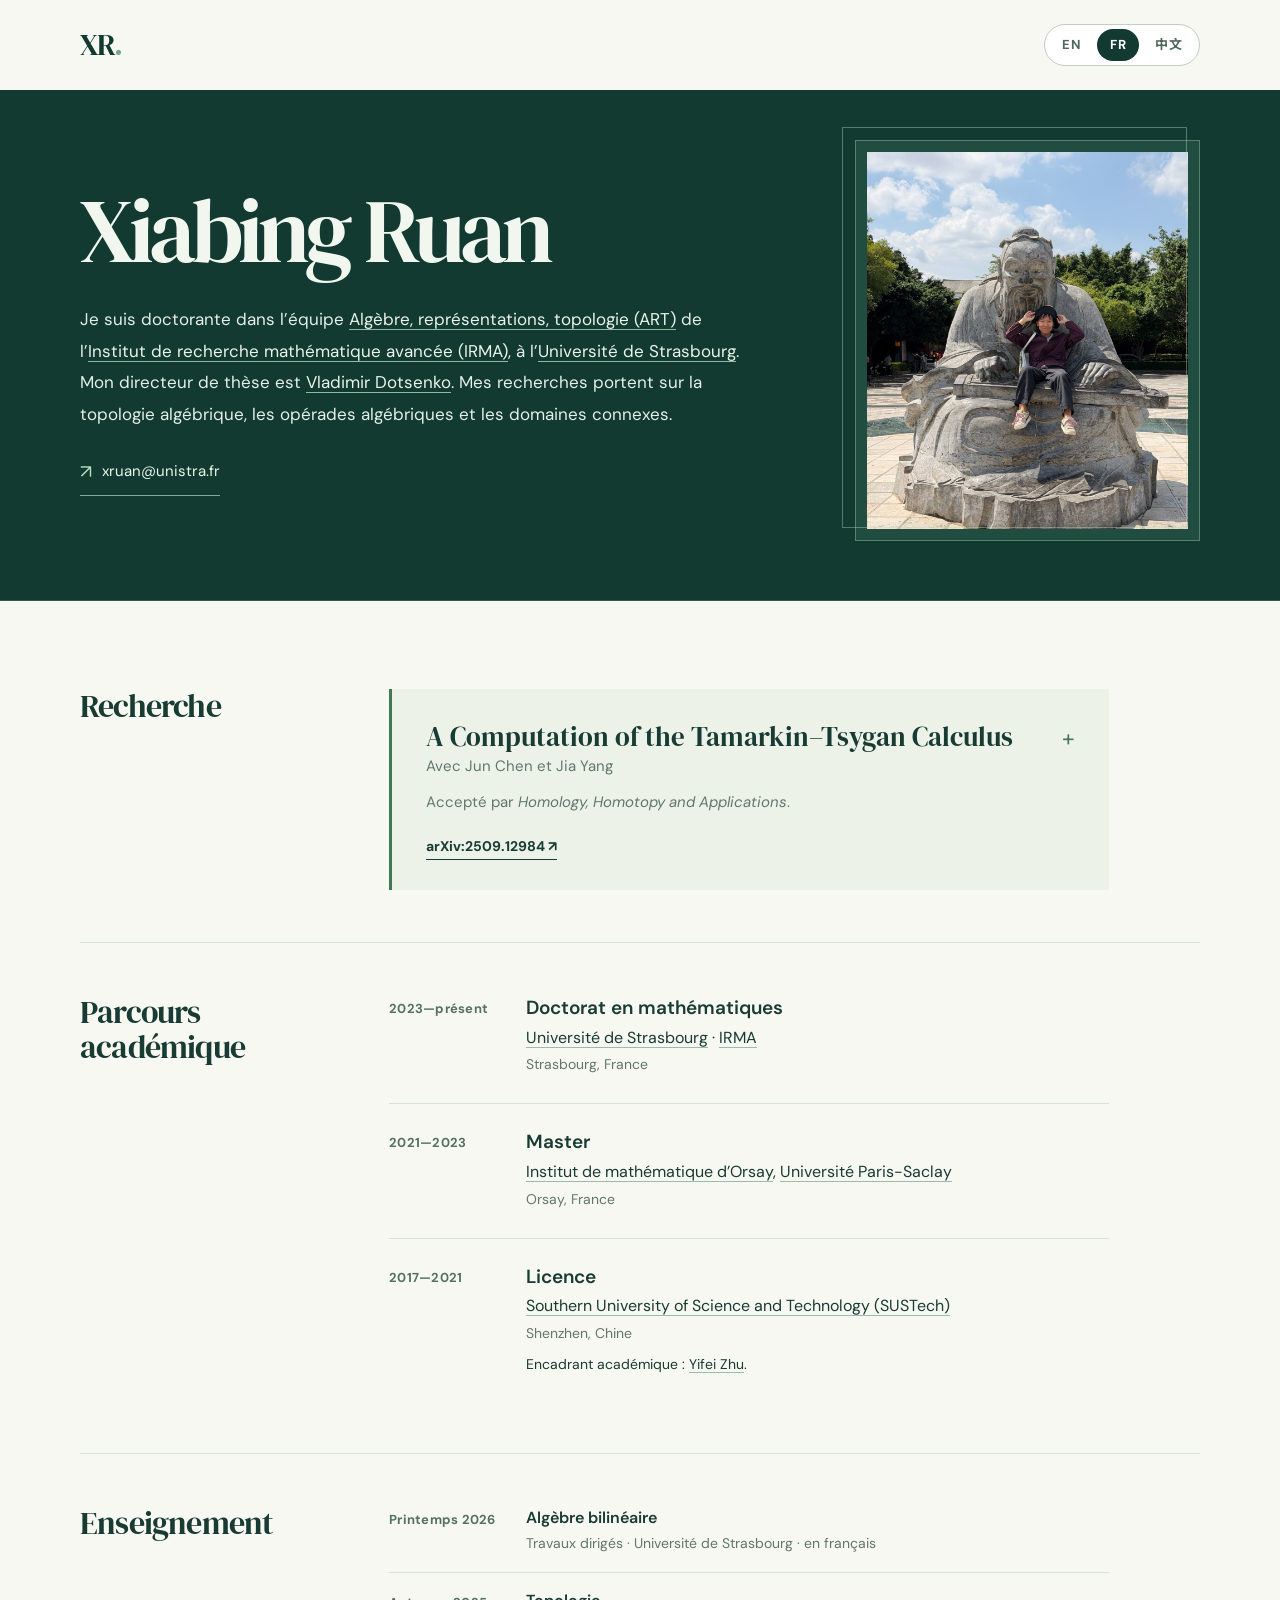
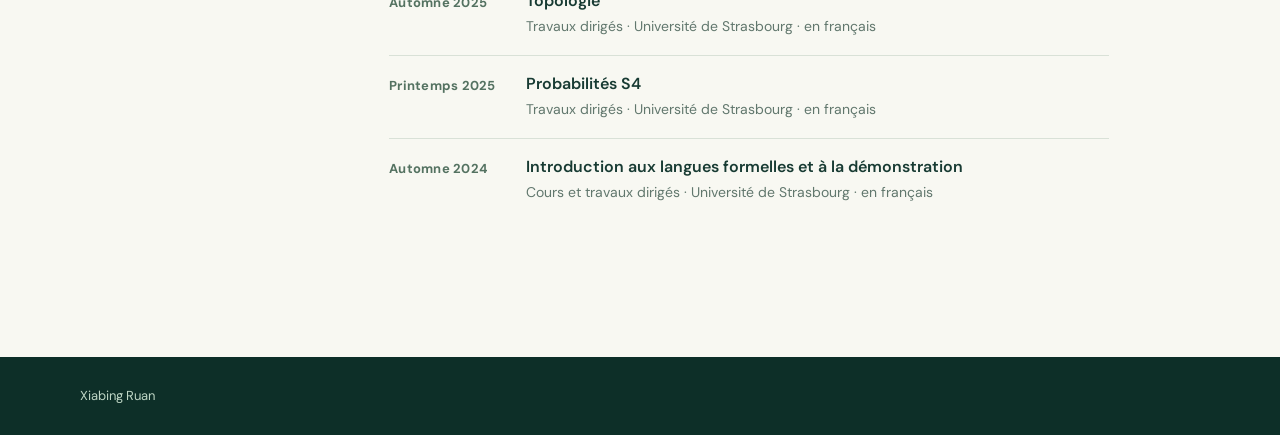
==== commit 85709111: "Add files via upload" ====
--- a/fr.html
+++ b/fr.html
@@ -20,9 +20,8 @@
   <section class="hero">
     <div class="wrap hero-grid">
       <div class="hero-copy">
-        <h1>Xiabing Ruan<span class="name-alt">阮夏冰</span></h1>
-        <p class="hero-role">Doctorante en mathématiques</p>
-        <p class="hero-place">Strasbourg, France</p>
+        <h1>Xiabing Ruan</h1>
+        <p class="hero-bio">Je suis doctorante dans l’équipe <a href="https://irma.math.unistra.fr/teams/art.html" target="_blank" rel="noopener noreferrer">Algèbre, représentations, topologie (ART)</a> de l’<a href="https://irma.math.unistra.fr/" target="_blank" rel="noopener noreferrer">Institut de recherche mathématique avancée (IRMA)</a>, à l’<a href="https://en.unistra.fr/" target="_blank" rel="noopener noreferrer">Université de Strasbourg</a>. Mon directeur de thèse est <a href="https://irma.math.unistra.fr/~dotsenko/" target="_blank" rel="noopener noreferrer">Vladimir Dotsenko</a>. Mes recherches portent sur la topologie algébrique, les opérades algébriques et les domaines connexes.</p>
         <a class="email-link" href="mailto:xruan@unistra.fr"><span class="mail-icon" aria-hidden="true">↗</span> xruan@unistra.fr</a>
       </div>
       <div class="portrait-outer"><div class="portrait-frame"><img class="portrait-image" src="portrait.jpeg" alt="Xiabing Ruan devant une statue de pierre" width="1152" height="1536"></div></div>
@@ -30,15 +29,14 @@
   </section>
   <div class="wrap content-grid">
     <div class="content-main">
-      <section class="section-block" id="about"><div class="section-heading"><span class="section-num">01</span><h2>À propos</h2></div><div class="section-content"><p class="bio">Je suis doctorante dans l’équipe <a href="https://irma.math.unistra.fr/teams/art.html" target="_blank" rel="noopener noreferrer">Algèbre, représentations, topologie (ART)</a> de l’<a href="https://irma.math.unistra.fr/" target="_blank" rel="noopener noreferrer">Institut de recherche mathématique avancée (IRMA)</a>, à l’<a href="https://en.unistra.fr/" target="_blank" rel="noopener noreferrer">Université de Strasbourg</a>. Mon directeur de thèse est <a href="https://irma.math.unistra.fr/~dotsenko/" target="_blank" rel="noopener noreferrer">Vladimir Dotsenko</a>. Mes recherches portent sur la topologie algébrique, les opérades algébriques et les domaines connexes.</p></div></section>
-      <section class="section-block" id="research"><div class="section-heading"><span class="section-num">02</span><h2>Recherche</h2></div><div class="section-content"><article class="paper"><p class="meta-label">ARTICLE</p><h3><a href="https://arxiv.org/abs/2509.12984" target="_blank" rel="noopener noreferrer">A Computation of the Tamarkin–Tsygan Calculus <span class="external" aria-hidden="true">↗</span></a></h3><p>Avec Jun Chen et Jia Yang</p><p class="publication-status">Accepté pour publication dans <em>Homology, Homotopy and Applications</em>.</p><a class="paper-link" href="https://arxiv.org/abs/2509.12984" target="_blank" rel="noopener noreferrer">arXiv:2509.12984 <span aria-hidden="true">↗</span></a></article></div></section>
-      <section class="section-block" id="academic"><div class="section-heading"><span class="section-num">03</span><h2>Parcours académique</h2></div><div class="section-content"><ol class="academic-list"><li><span class="years">2021—2023</span><div><h3>Master</h3><p><a href="https://www.imo.universite-paris-saclay.fr/en/" target="_blank" rel="noopener noreferrer">Institut de mathématique d’Orsay</a>, <a href="https://www.universite-paris-saclay.fr/en" target="_blank" rel="noopener noreferrer">Université Paris-Saclay</a></p><span class="place">Orsay, France</span></div></li><li><span class="years">2017—2021</span><div><h3>Licence</h3><p><a href="https://www.sustech.edu.cn/en/" target="_blank" rel="noopener noreferrer">Southern University of Science and Technology (SUSTech)</a></p><span class="place">Shenzhen, Chine</span><p class="academic-note">Encadrant académique : <a href="https://yifeizhu.github.io/" target="_blank" rel="noopener noreferrer">Yifei Zhu</a>.</p></div></li></ol></div></section>
-      <section class="section-block" id="teaching"><div class="section-heading"><span class="section-num">04</span><h2>Enseignement</h2></div><div class="section-content"><ul class="teaching-list"><li class="teaching-row"><span class="teaching-date">Printemps 2026</span><div><strong>Algèbre bilinéaire</strong><span>Travaux dirigés · Université de Strasbourg · en français</span></div></li>
+      <section class="section-block" id="research"><div class="section-heading"><h2>Recherche</h2></div><div class="section-content"><article class="paper"><details class="paper-details"><summary><span class="paper-title">A Computation of the Tamarkin–Tsygan Calculus</span></summary><div class="abstract"><span class="abstract-label">Résumé</span><p>We compute the full Tamarkin-Tsygan calculus of a Koszul algebra whose global dimension exceeds the number of generators. Our results show that even for algebras possessing an economic presentation and agreeable homological properties, the Hochschild (co)homology, as well as the structure of the Tamarkin--Tsygan calculus may exhibit a rather intricate behavior.</p></div></details><p>Avec Jun Chen et Jia Yang</p><p class="publication-status">Accepté par <em>Homology, Homotopy and Applications</em>.</p><a class="paper-link" href="https://arxiv.org/abs/2509.12984" target="_blank" rel="noopener noreferrer">arXiv:2509.12984 <span aria-hidden="true">↗</span></a></article></div></section>
+      <section class="section-block" id="academic"><div class="section-heading"><h2>Parcours académique</h2></div><div class="section-content"><ol class="academic-list"><li><span class="years">2023—présent</span><div><h3>Doctorat en mathématiques</h3><p><a href="https://en.unistra.fr/" target="_blank" rel="noopener noreferrer">Université de Strasbourg</a> · <a href="https://irma.math.unistra.fr/" target="_blank" rel="noopener noreferrer">IRMA</a></p><span class="place">Strasbourg, France</span></div></li><li><span class="years">2021—2023</span><div><h3>Master</h3><p><a href="https://www.imo.universite-paris-saclay.fr/en/" target="_blank" rel="noopener noreferrer">Institut de mathématique d’Orsay</a>, <a href="https://www.universite-paris-saclay.fr/en" target="_blank" rel="noopener noreferrer">Université Paris-Saclay</a></p><span class="place">Orsay, France</span></div></li><li><span class="years">2017—2021</span><div><h3>Licence</h3><p><a href="https://www.sustech.edu.cn/en/" target="_blank" rel="noopener noreferrer">Southern University of Science and Technology (SUSTech)</a></p><span class="place">Shenzhen, Chine</span><p class="academic-note">Encadrant académique : <a href="https://yifeizhu.github.io/" target="_blank" rel="noopener noreferrer">Yifei Zhu</a>.</p></div></li></ol></div></section>
+      <section class="section-block" id="teaching"><div class="section-heading"><h2>Enseignement</h2></div><div class="section-content"><ul class="teaching-list"><li class="teaching-row"><span class="teaching-date">Printemps 2026</span><div><strong>Algèbre bilinéaire</strong><span>Travaux dirigés · Université de Strasbourg · en français</span></div></li>
 <li class="teaching-row"><span class="teaching-date">Automne 2025</span><div><strong>Topologie</strong><span>Travaux dirigés · Université de Strasbourg · en français</span></div></li>
 <li class="teaching-row"><span class="teaching-date">Printemps 2025</span><div><strong>Probabilités S4</strong><span>Travaux dirigés · Université de Strasbourg · en français</span></div></li>
 <li class="teaching-row"><span class="teaching-date">Automne 2024</span><div><strong>Introduction aux langues formelles et à la démonstration</strong><span>Cours et travaux dirigés · Université de Strasbourg · en français</span></div></li></ul></div></section>
     </div>
   </div>
 </main>
-<footer class="footer"><div class="wrap footer-inner"><span>Xiabing Ruan</span><a href="mailto:xruan@unistra.fr">Écrire <span aria-hidden="true">↗</span></a></div></footer>
+<footer class="footer"><div class="wrap footer-inner"><span>Xiabing Ruan</span></div></footer>
 </body></html>
--- a/style.css
+++ b/style.css
@@ -8,3 +8,18 @@
 .portrait-frame{overflow:hidden}.portrait-image{display:block;width:100%;height:100%;object-fit:cover;object-position:center 55%}
 
 .paper .publication-status{margin-top:10px;color:var(--ink)}
+
+/* Biography in the hero and expandable paper abstract */
+.hero-bio{max-width:680px;margin:0 0 26px;color:#e3f0e7;font-size:17px;line-height:1.85}
+.hero-bio a{color:#e9f5e9;text-decoration-color:#8fbca0}
+.hero-bio a:hover{color:#fff;text-decoration-color:#fff}
+.paper-details summary{display:flex;align-items:baseline;justify-content:space-between;gap:20px;cursor:pointer;list-style:none;font-family:var(--serif);font-size:27px;line-height:1.3}
+.paper-details summary::-webkit-details-marker{display:none}
+.paper-details summary::after{content:'+';font-family:var(--sans);font-size:23px;color:#48765a;flex:none}
+.paper-details[open] summary::after{content:'−'}
+.paper-details summary:hover .paper-title{text-decoration:underline;text-decoration-thickness:1px;text-underline-offset:.16em}
+.paper-details summary:focus-visible{outline:2px solid #48765a;outline-offset:5px}
+.abstract{padding:18px 0 2px;border-bottom:1px solid #cfdbcf}
+.abstract-label{font-size:12px;font-weight:700;letter-spacing:.12em;text-transform:uppercase;color:#5b7a63}
+.abstract p{margin:8px 0 18px!important;color:var(--ink)!important;font-size:16px!important;line-height:1.75}
+@media(max-width:600px){.hero-bio{font-size:16px}.paper-details summary{font-size:24px}}
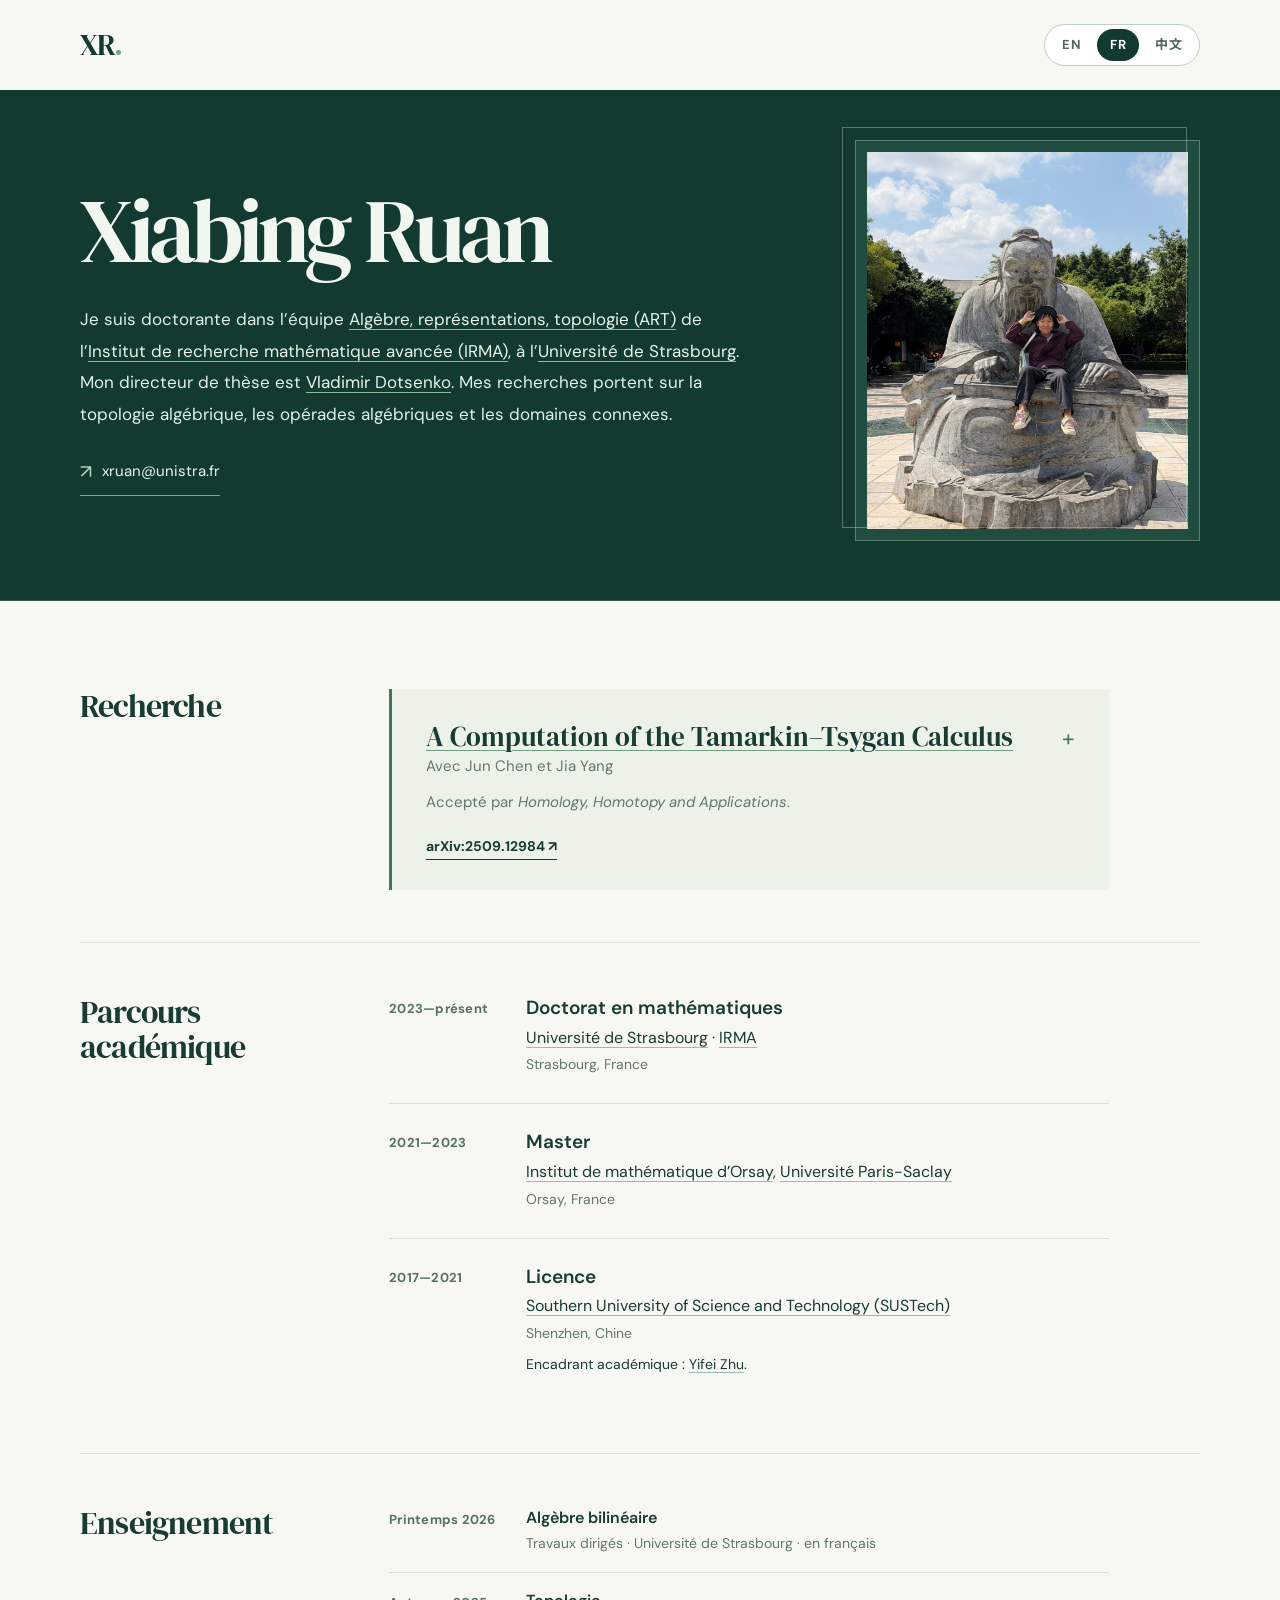
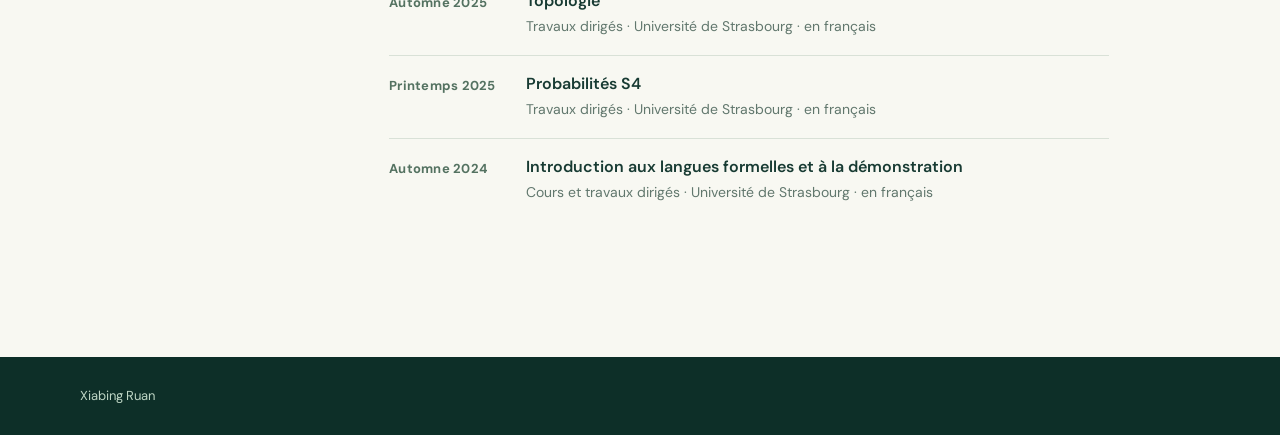
==== commit 6af880f5: "Add files via upload" ====
--- a/fr.html
+++ b/fr.html
@@ -29,7 +29,7 @@
   </section>
   <div class="wrap content-grid">
     <div class="content-main">
-      <section class="section-block" id="research"><div class="section-heading"><h2>Recherche</h2></div><div class="section-content"><article class="paper"><details class="paper-details"><summary><span class="paper-title">A Computation of the Tamarkin–Tsygan Calculus</span></summary><div class="abstract"><span class="abstract-label">Résumé</span><p>We compute the full Tamarkin-Tsygan calculus of a Koszul algebra whose global dimension exceeds the number of generators. Our results show that even for algebras possessing an economic presentation and agreeable homological properties, the Hochschild (co)homology, as well as the structure of the Tamarkin--Tsygan calculus may exhibit a rather intricate behavior.</p></div></details><p>Avec Jun Chen et Jia Yang</p><p class="publication-status">Accepté par <em>Homology, Homotopy and Applications</em>.</p><a class="paper-link" href="https://arxiv.org/abs/2509.12984" target="_blank" rel="noopener noreferrer">arXiv:2509.12984 <span aria-hidden="true">↗</span></a></article></div></section>
+      <section class="section-block" id="research"><div class="section-heading"><h2>Recherche</h2></div><div class="section-content"><article class="paper"><details class="paper-details"><summary><span class="paper-title">A Computation of the Tamarkin–Tsygan Calculus</span></summary><div class="abstract"><p>We compute the full Tamarkin-Tsygan calculus of a Koszul algebra whose global dimension exceeds the number of generators. Our results show that even for algebras possessing an economic presentation and agreeable homological properties, the Hochschild (co)homology, as well as the structure of the Tamarkin--Tsygan calculus may exhibit a rather intricate behavior.</p></div></details><p>Avec Jun Chen et Jia Yang</p><p class="publication-status">Accepté par <em>Homology, Homotopy and Applications</em>.</p><a class="paper-link" href="https://arxiv.org/abs/2509.12984" target="_blank" rel="noopener noreferrer">arXiv:2509.12984 <span aria-hidden="true">↗</span></a></article></div></section>
       <section class="section-block" id="academic"><div class="section-heading"><h2>Parcours académique</h2></div><div class="section-content"><ol class="academic-list"><li><span class="years">2023—présent</span><div><h3>Doctorat en mathématiques</h3><p><a href="https://en.unistra.fr/" target="_blank" rel="noopener noreferrer">Université de Strasbourg</a> · <a href="https://irma.math.unistra.fr/" target="_blank" rel="noopener noreferrer">IRMA</a></p><span class="place">Strasbourg, France</span></div></li><li><span class="years">2021—2023</span><div><h3>Master</h3><p><a href="https://www.imo.universite-paris-saclay.fr/en/" target="_blank" rel="noopener noreferrer">Institut de mathématique d’Orsay</a>, <a href="https://www.universite-paris-saclay.fr/en" target="_blank" rel="noopener noreferrer">Université Paris-Saclay</a></p><span class="place">Orsay, France</span></div></li><li><span class="years">2017—2021</span><div><h3>Licence</h3><p><a href="https://www.sustech.edu.cn/en/" target="_blank" rel="noopener noreferrer">Southern University of Science and Technology (SUSTech)</a></p><span class="place">Shenzhen, Chine</span><p class="academic-note">Encadrant académique : <a href="https://yifeizhu.github.io/" target="_blank" rel="noopener noreferrer">Yifei Zhu</a>.</p></div></li></ol></div></section>
       <section class="section-block" id="teaching"><div class="section-heading"><h2>Enseignement</h2></div><div class="section-content"><ul class="teaching-list"><li class="teaching-row"><span class="teaching-date">Printemps 2026</span><div><strong>Algèbre bilinéaire</strong><span>Travaux dirigés · Université de Strasbourg · en français</span></div></li>
 <li class="teaching-row"><span class="teaching-date">Automne 2025</span><div><strong>Topologie</strong><span>Travaux dirigés · Université de Strasbourg · en français</span></div></li>
--- a/style.css
+++ b/style.css
@@ -17,9 +17,9 @@
 .paper-details summary::-webkit-details-marker{display:none}
 .paper-details summary::after{content:'+';font-family:var(--sans);font-size:23px;color:#48765a;flex:none}
 .paper-details[open] summary::after{content:'−'}
-.paper-details summary:hover .paper-title{text-decoration:underline;text-decoration-thickness:1px;text-underline-offset:.16em}
+.paper-details .paper-title{text-decoration:underline;text-decoration-color:#739e81;text-decoration-thickness:1px;text-underline-offset:.16em}
+.paper-details summary:hover .paper-title{text-decoration-color:currentColor;text-decoration-thickness:2px}
 .paper-details summary:focus-visible{outline:2px solid #48765a;outline-offset:5px}
 .abstract{padding:18px 0 2px;border-bottom:1px solid #cfdbcf}
-.abstract-label{font-size:12px;font-weight:700;letter-spacing:.12em;text-transform:uppercase;color:#5b7a63}
-.abstract p{margin:8px 0 18px!important;color:var(--ink)!important;font-size:16px!important;line-height:1.75}
+.abstract p{margin:0 0 18px!important;color:var(--ink)!important;font-size:16px!important;line-height:1.75}
 @media(max-width:600px){.hero-bio{font-size:16px}.paper-details summary{font-size:24px}}
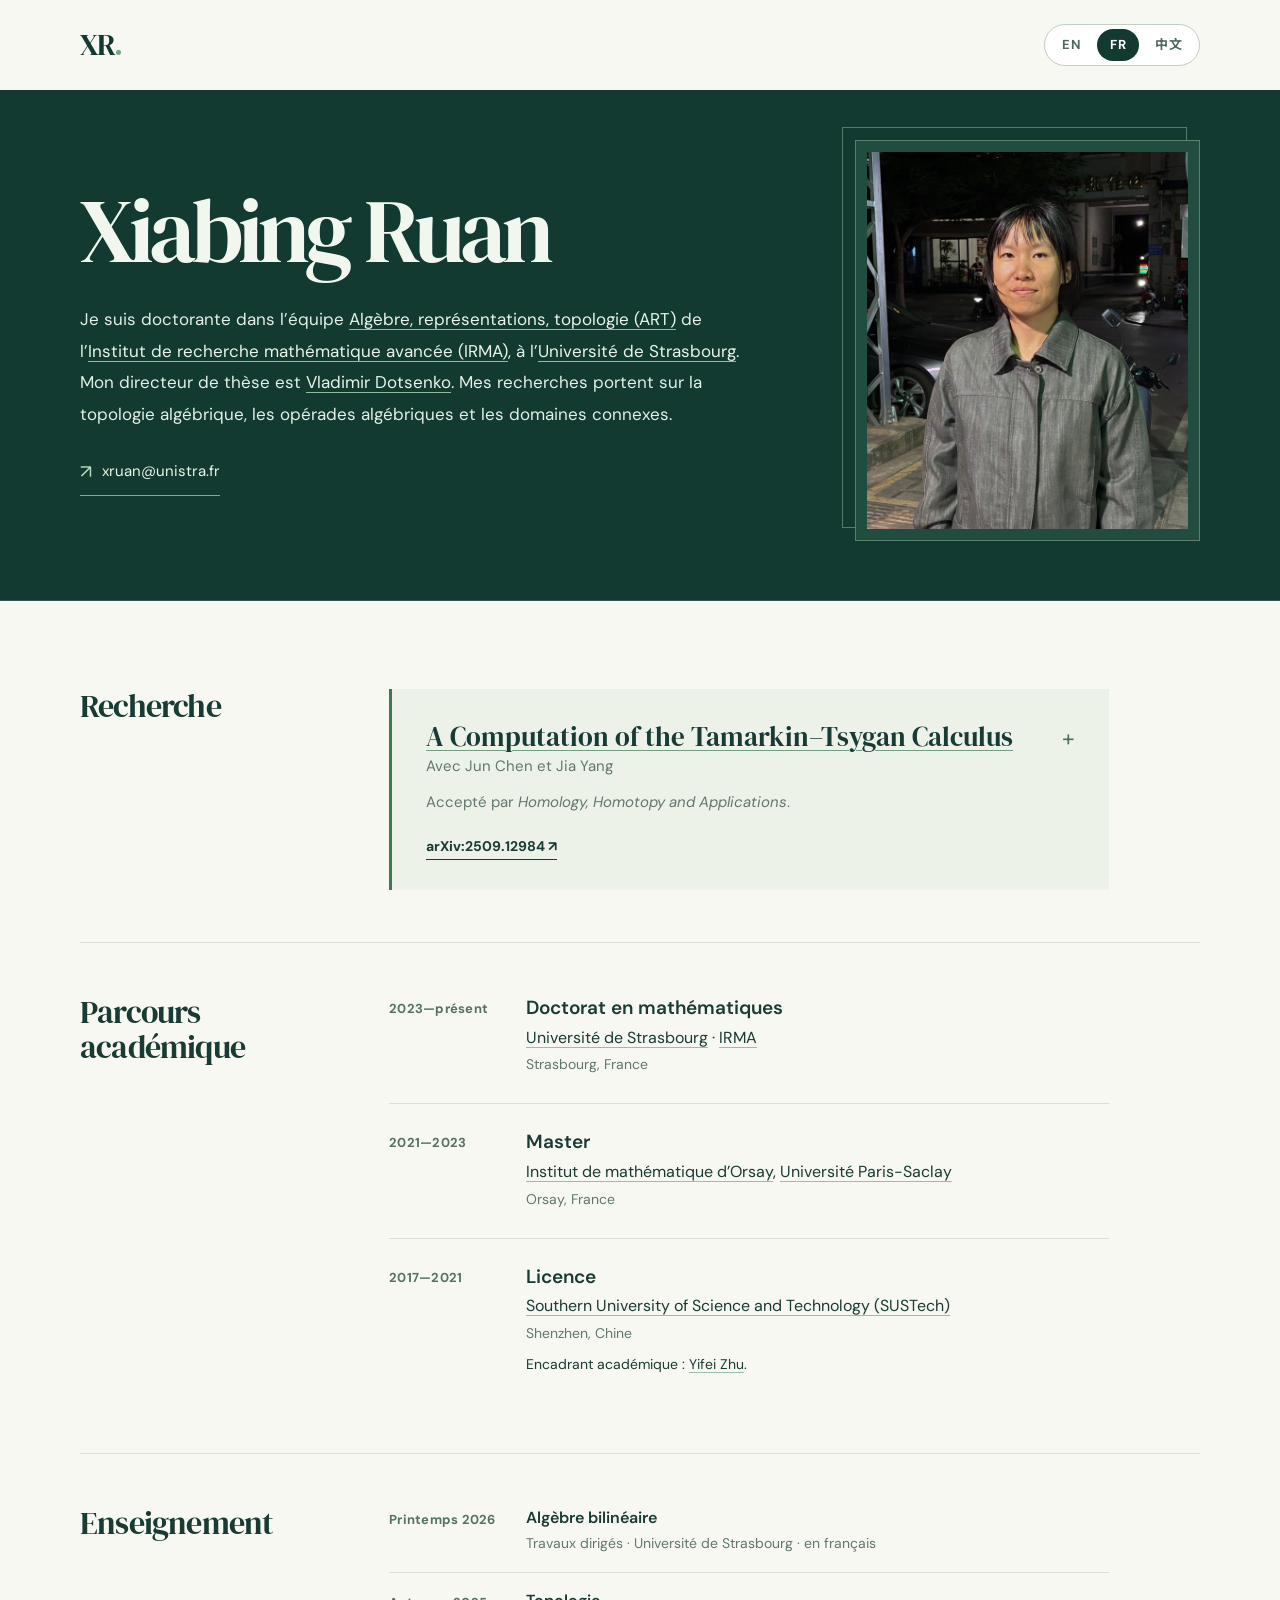
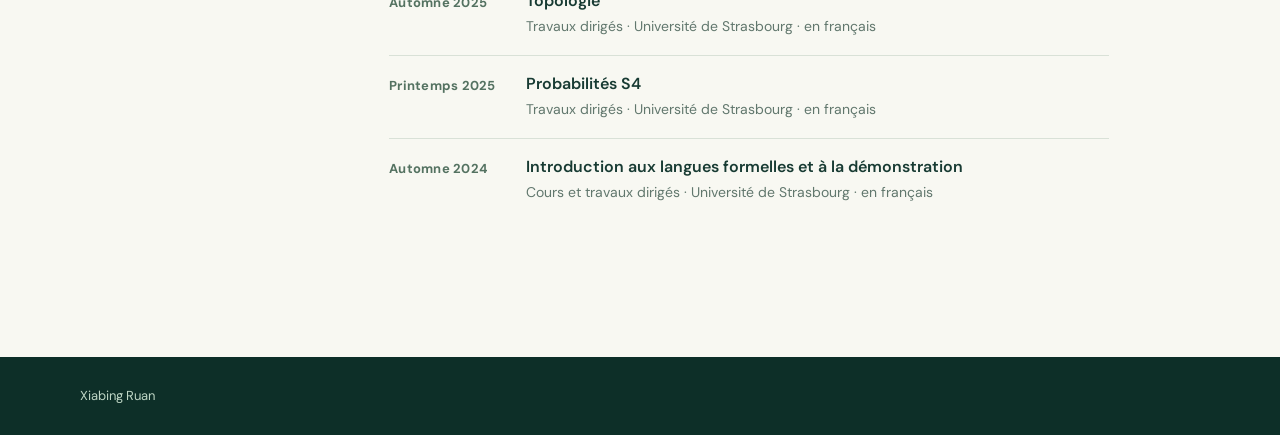
==== commit 733734f8: "Add files via upload" ====
--- a/fr.html
+++ b/fr.html
@@ -24,7 +24,7 @@
         <p class="hero-bio">Je suis doctorante dans l’équipe <a href="https://irma.math.unistra.fr/teams/art.html" target="_blank" rel="noopener noreferrer">Algèbre, représentations, topologie (ART)</a> de l’<a href="https://irma.math.unistra.fr/" target="_blank" rel="noopener noreferrer">Institut de recherche mathématique avancée (IRMA)</a>, à l’<a href="https://en.unistra.fr/" target="_blank" rel="noopener noreferrer">Université de Strasbourg</a>. Mon directeur de thèse est <a href="https://irma.math.unistra.fr/~dotsenko/" target="_blank" rel="noopener noreferrer">Vladimir Dotsenko</a>. Mes recherches portent sur la topologie algébrique, les opérades algébriques et les domaines connexes.</p>
         <a class="email-link" href="mailto:xruan@unistra.fr"><span class="mail-icon" aria-hidden="true">↗</span> xruan@unistra.fr</a>
       </div>
-      <div class="portrait-outer"><div class="portrait-frame"><img class="portrait-image" src="portrait.jpeg" alt="Xiabing Ruan devant une statue de pierre" width="1152" height="1536"></div></div>
+      <div class="portrait-outer"><div class="portrait-frame"><div class="portrait-crop"><img class="portrait-image" src="portrait.jpeg" alt="Portrait de Xiabing Ruan" width="1122" height="1536"></div></div></div>
     </div>
   </section>
   <div class="wrap content-grid">
--- a/style.css
+++ b/style.css
@@ -5,7 +5,11 @@
 @media(max-width:600px){.hero-grid{grid-template-columns:1fr;gap:28px;padding-block:40px 45px}.hero-copy{padding:0}.hero h1{font-size:clamp(50px,12vw,70px)}.name-alt{font-size:20px}.eyebrow{margin-bottom:24px}.portrait-outer{width:170px;justify-self:start;margin:2px 0 0 13px}.portrait-outer:before{inset:-8px 8px 8px -8px}.portrait-frame{padding:6px}.portrait-monogram{font-size:47px}.portrait-caption{font-size:9px}.hero-role{font-size:22px}.lang-zh .hero-role{font-size:20px}.bio{font-size:16px}.section-heading{gap:14px}.section-heading h2{font-size:27px}.paper{padding:24px}.paper h3{font-size:24px}.academic-list li,.teaching-row{grid-template-columns:1fr;gap:4px}.footer-inner{flex-wrap:wrap}.language-switch a{padding:7px 10px}}
 @media(prefers-reduced-motion:reduce){html{scroll-behavior:auto}}
 
-.portrait-frame{overflow:hidden}.portrait-image{display:block;width:100%;height:100%;object-fit:cover;object-position:center 55%}
+/* Crop the photo around the subject, preserving the original image. */
+.portrait-frame{position:relative;overflow:hidden}
+.portrait-crop{position:absolute;inset:11px;overflow:hidden}
+.portrait-image{display:block;width:100%;height:100%;object-fit:cover;object-position:center;transform:scale(1.65);transform-origin:center 46%}
+@media(max-width:600px){.portrait-crop{inset:6px}}
 
 .paper .publication-status{margin-top:10px;color:var(--ink)}
 
